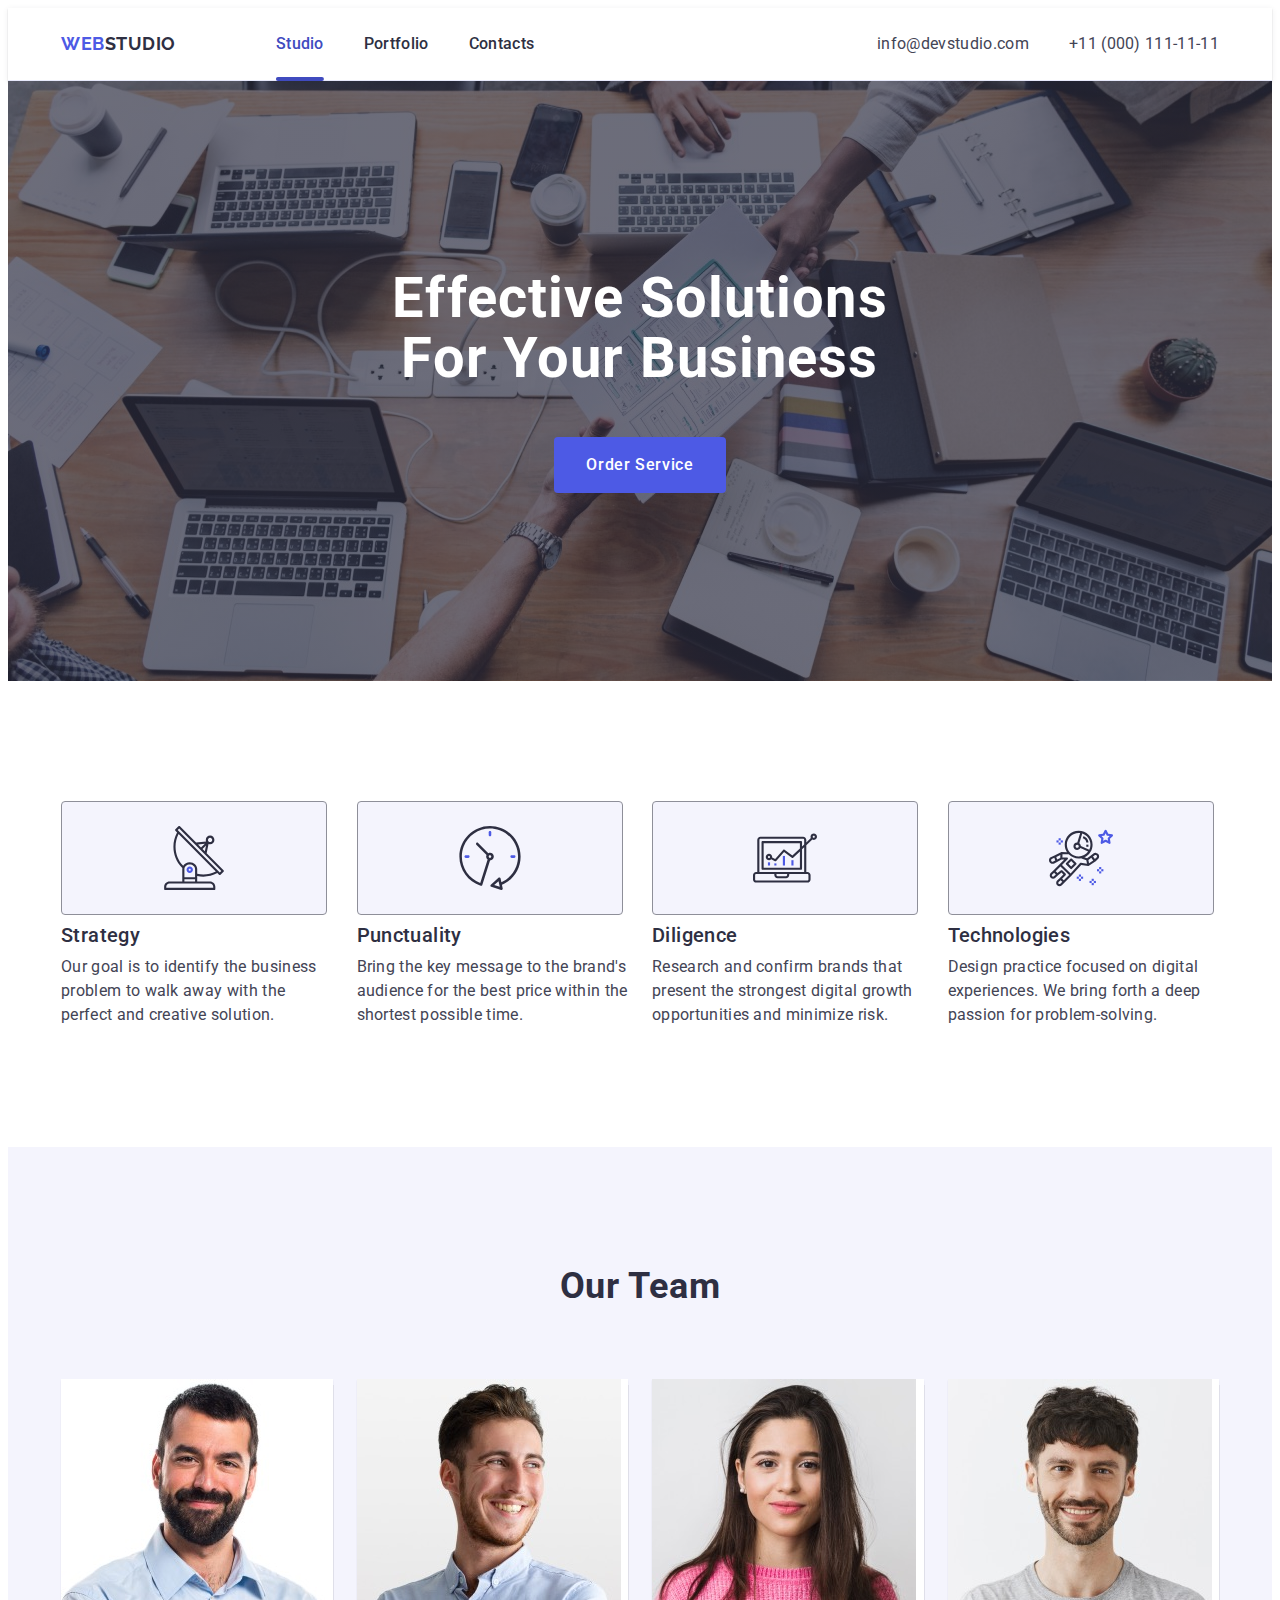
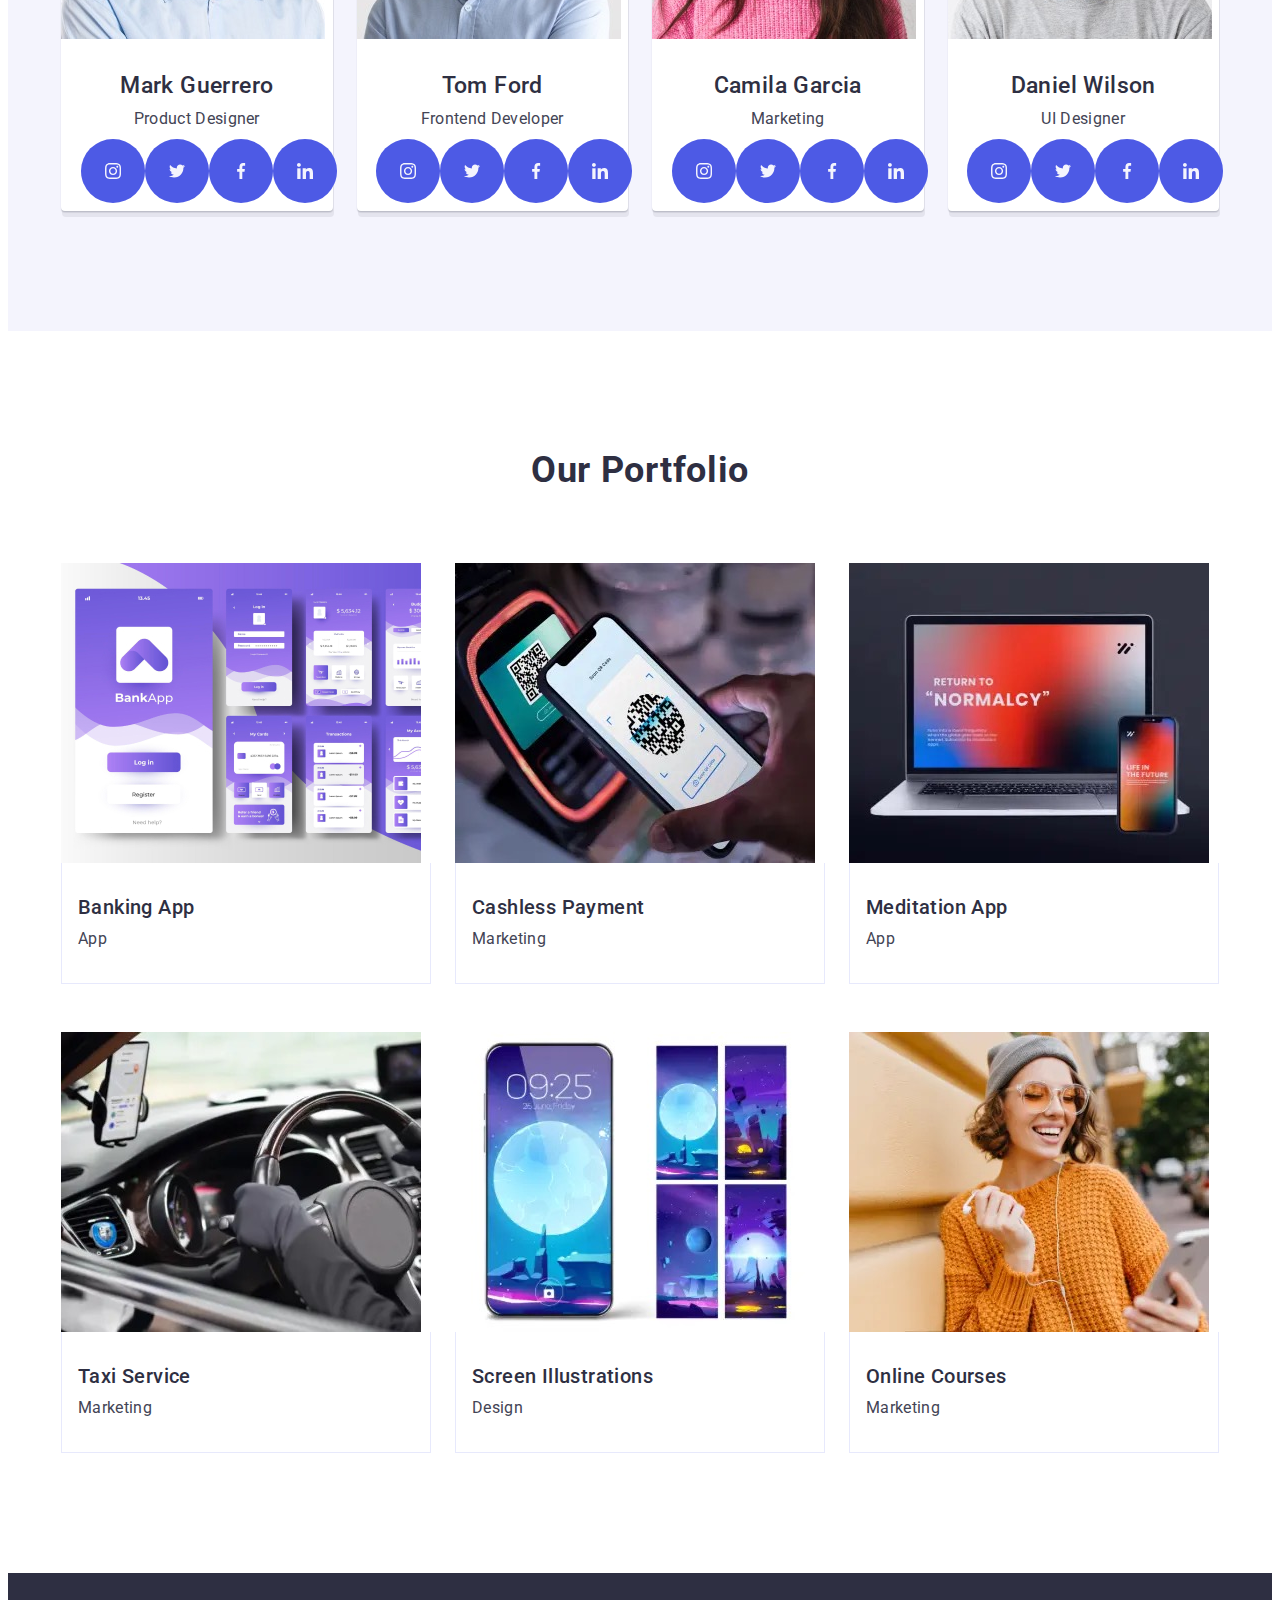
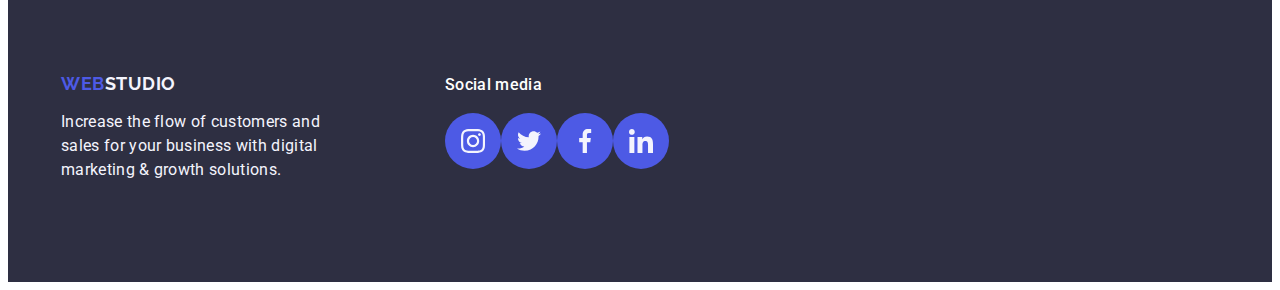
==== index.html @ fa4cf215 "Initial commit" ====
<!DOCTYPE html>
<html lang="en">
  <head>
    <meta charset="UTF-8" />
    <meta name="viewport" content="width=device-width, initial-scale=1.0" />
    <!-- Fonts -->
    <link rel="preconnect" href="https://fonts.googleapis.com" />
    <link rel="preconnect" href="https://fonts.gstatic.com" crossorigin />
    <link
      href="https://fonts.googleapis.com/css2?family=Raleway:wght@700&family=Roboto:wght@400;500;700&display=swap"
      rel="stylesheet"
    />
    <!-- Style -->

    <link
      rel="stylesheet"
      href="https://cdnjs.cloudflare.com/ajax/libs/modern-normalize/2.0.0/modern-normalize.min.css"
      integrity="sha512-4xo8blKMVCiXpTaLzQSLSw3KFOVPWhm/TRtuPVc4WG6kUgjH6J03IBuG7JZPkcWMxJ5huwaBpOpnwYElP/m6wg=="
      crossorigin="anonymous"
      referrerpolicy="no-referrer"
    />
    <title>WebStudio</title>
    <link rel="stylesheet" href="./css/styles.css" />
  </head>

  <body>
    <header class="header">
      <div class="container header-inner">
        <nav class="header-list">
          <a class="content-logo" href="./index.html"
            >Web<span class="content-studio">Studio</span></a
          >
          <ul class="header-meny">
            <li>
              <a class="header-meny-list first-header-link" href="./index.html"
                >Studio</a
              >
            </li>
            <li>
              <a class="header-meny-list" href="">Portfolio</a>
            </li>
            <li>
              <a class="header-meny-list" href="">Contacts</a>
            </li>
          </ul>
        </nav>

        <address class="adress">
          <ul class="adress-nav">
            <li>
              <a class="adress-info" href="mailto:info@devstudio.com"
                >info@devstudio.com
              </a>
            </li>
            <li>
              <a class="adress-info" href="tel:+110001111111"
                >+11 (000) 111-11-11
              </a>
            </li>
          </ul>
        </address>
      </div>
    </header>
    <main>
      <!-- Hero section -1-->
      <section class="hero-logo">
        <div class="container">
          <h1 class="hero-slogan">Effective solutions for your business</h1>
          <button class="button-primery" type="button">Order service</button>
        </div>
      </section>
      <!-- Deteilse section-2-->

      <section class="adventege-section">
        <div class="container">
          <h2 class="visually-hidden">Punctuality</h2>
          <ul class="adventege-list">
            <li class="adventege-item">
              <div class="adventege-icon">
                <svg class="icon-list" width="64" height="64">
                  <use href="./images/icons.svg#icon-antenna"></use>
                </svg>
              </div>
              <h3 class="category">Strategy</h3>
              <p class="text-category">
                Our goal is to identify the business problem to walk away with
                the perfect and creative solution.
              </p>
            </li>
            <li class="adventege-item">
              <div class="adventege-icon">
                <svg class="icon-list" width="64" height="64">
                  <use href="./images/icons.svg#icon-clock"></use>
                </svg>
              </div>
              <h3 class="category">Punctuality</h3>
              <p class="text-category">
                Bring the key message to the brand's audience for the best price
                within the shortest possible time.
              </p>
            </li>
            <li class="adventege-item">
              <div class="adventege-icon">
                <svg class="icon-list" width="64" height="64">
                  <use href="./images/icons.svg#icon-diagram"></use>
                </svg>
              </div>
              <h3 class="category">Diligence</h3>
              <p class="text-category">
                Research and confirm brands that present the strongest digital
                growth opportunities and minimize risk.
              </p>
            </li>
            <li class="adventege-item">
              <div class="adventege-icon">
                <svg class="icon-list" width="64" height="64">
                  <use href="./images/icons.svg#icon-astronaut"></use>
                </svg>
              </div>
              <h3 class="category">Technologies</h3>
              <p class="text-category">
                Design practice focused on digital experiences. We bring forth a
                deep passion for problem-solving.
              </p>
            </li>
          </ul>
        </div>
      </section>

      <!-- Our team section-3-->
      <section class="team-section">
        <div class="container">
          <h2 class="team-titel">Our team</h2>
          <ul class="team-inner">
            <li class="team-frame">
              <!-- mark -->

              <img src="./images/img.jpg" alt="Photo Mark" width="264" />
              <div class="team-name">
                <h3 class="team-name-list">Mark Guerrero</h3>

                <p class="team-position">Product Designer</p>
                <ul class="icon-social">
                  <li class="icon-social-item">
                    <a class="icon-social-list" href="#" target="_blank">
                      <svg class="team-svg" width="16" height="16">
                        <use href="./images/icons.svg#icon-instagram"></use>
                      </svg>
                    </a>
                  </li>
                  <li class="icon-social-item">
                    <a class="icon-social-list" href="#" target="_blank">
                      <svg class="team-svg" width="16" height="16">
                        <use href="./images/icons.svg#icon-twitter"></use>
                      </svg>
                    </a>
                  </li>
                  <li class="icon-social-item">
                    <a class="icon-social-list" href="#" target="_blank">
                      <svg class="team-svg" width="16" height="16">
                        <use href="./images/icons.svg#icon-facebook"></use>
                      </svg>
                    </a>
                  </li>
                  <li class="icon-social-item">
                    <a class="icon-social-list" href="#" target="_blank">
                      <svg class="team-svg" width="16" height="16">
                        <use href="./images/icons.svg#icon-linkedin"></use>
                      </svg>
                    </a>
                  </li>
                </ul>
              </div>
            </li>
            <!-- tom -->
            <li class="team-frame">
              <img
                class="team-icon"
                src="./images/img2.jpg"
                alt="Photo Tom"
                width="264"
              />
              <div class="team-name">
                <h3 class="team-name-list">Tom Ford</h3>

                <p class="team-position">Frontend Developer</p>
                <ul class="icon-social">
                  <li class="icon-social-item">
                    <a class="icon-social-list" href="#" target="_blank">
                      <svg class="team-svg" width="16" height="16">
                        <use href="./images/icons.svg#icon-instagram"></use>
                      </svg>
                    </a>
                  </li>
                  <li class="icon-social-item">
                    <a class="icon-social-list" href="#" target="_blank">
                      <svg class="team-svg" width="16" height="16">
                        <use href="./images/icons.svg#icon-twitter"></use>
                      </svg>
                    </a>
                  </li>
                  <li class="icon-social-item">
                    <a class="icon-social-list" href="#" target="_blank">
                      <svg class="team-svg" width="16" height="16">
                        <use href="./images/icons.svg#icon-facebook"></use>
                      </svg>
                    </a>
                  </li>
                  <li class="icon-social-item">
                    <a class="icon-social-list" href="#" target="_blank">
                      <svg class="team-svg" width="16" height="16">
                        <use href="./images/icons.svg#icon-linkedin"></use>
                      </svg>
                    </a>
                  </li>
                </ul>
              </div>
            </li>
            <!-- camila -->
            <li class="team-frame">
              <img src="./images/img3.jpg" alt="Photo Camila" width="264" />
              <div class="team-name">
                <h3 class="team-name-list">Camila Garcia</h3>

                <p class="team-position">Marketing</p>
                <ul class="icon-social">
                  <li class="icon-social-item">
                    <a class="icon-social-list" href="#" target="_blank">
                      <svg class="team-svg" width="16" height="16">
                        <use href="./images/icons.svg#icon-instagram"></use>
                      </svg>
                    </a>
                  </li>
                  <li class="icon-social-item">
                    <a class="icon-social-list" href="#" target="_blank">
                      <svg class="team-svg" width="16" height="16">
                        <use href="./images/icons.svg#icon-twitter"></use>
                      </svg>
                    </a>
                  </li>
                  <li class="icon-social-item">
                    <a class="icon-social-list" href="#" target="_blank">
                      <svg class="team-svg" width="16" height="16">
                        <use href="./images/icons.svg#icon-facebook"></use>
                      </svg>
                    </a>
                  </li>
                  <li class="icon-social-item">
                    <a class="icon-social-list" href="#" target="_blank">
                      <svg class="team-svg" width="16" height="16">
                        <use href="./images/icons.svg#icon-linkedin"></use>
                      </svg>
                    </a>
                  </li>
                </ul>
              </div>
            </li>
            <!-- daniel -->
            <li class="team-frame">
              <img src="./images/img4.jpg" alt="Photo Camila" width="264" />
              <div class="team-name">
                <h3 class="team-name-list">Daniel Wilson</h3>

                <p class="team-position">UI Designer</p>
                <ul class="icon-social">
                  <li class="icon-social-item">
                    <a class="icon-social-list" href="#" target="_blank">
                      <svg class="team-svg" width="16" height="16">
                        <use href="./images/icons.svg#icon-instagram"></use>
                      </svg>
                    </a>
                  </li>
                  <li class="icon-social-item">
                    <a class="icon-social-list" href="#" target="_blank">
                      <svg class="team-svg" width="16" height="16">
                        <use href="./images/icons.svg#icon-twitter"></use>
                      </svg>
                    </a>
                  </li>
                  <li class="icon-social-item">
                    <a class="icon-social-list" href="#" target="_blank">
                      <svg class="team-svg" width="16" height="16">
                        <use href="./images/icons.svg#icon-facebook"></use>
                      </svg>
                    </a>
                  </li>
                  <li class="icon-social-item">
                    <a class="icon-social-list" href="#" target="_blank">
                      <svg class="team-svg" width="16" height="16">
                        <use href="./images/icons.svg#icon-linkedin"></use>
                      </svg>
                    </a>
                  </li>
                </ul>
              </div>
            </li>
          </ul>
        </div>
      </section>
      <!-- portfolio  section-4-->
      <section class="portfolio-section">
        <div class="container">
          <h2 class="portfolio-titel">Our portfolio</h2>
          <ul class="portfolio-item">
            <li class="portfolio-frame">
              <div class="portfolio-product">
                <img
                  src="./images/portfolio/bankingapp.jpg"
                  alt="Banking App"
                  width="360"
                />

                <p class="overlay-text">
                  14 Stylish and User-Friendly App Design Concepts · Task
                  Manager App · Calorie Tracker App · Exotic Fruit Ecommerce App
                  · Cloud Storage App
                </p>
              </div>
              <div class="portfolio-list">
                <h3 class="portfolio-offers">Banking App</h3>
                <p class="portfolio-text">App</p>
              </div>
            </li>
            <li class="portfolio-frame">
              <div class="portfolio-product">
                <img
                  src="./images/portfolio/cashles.jpg"
                  alt="cashles"
                  width="360"
                />

                <p class="overlay-text">
                  14 Stylish and User-Friendly App Design Concepts · Task
                  Manager App · Calorie Tracker App · Exotic Fruit Ecommerce App
                  · Cloud Storage App
                </p>
              </div>
              <div class="portfolio-list">
                <h3 class="portfolio-offers">Cashless Payment</h3>
                <p class="portfolio-text">Marketing</p>
              </div>
            </li>
            <li class="portfolio-frame">
              <div class="portfolio-product">
                <img
                  src="./images/portfolio/maditation.jpg"
                  alt="meditation"
                  width="360"
                />

                <p class="overlay-text">
                  14 Stylish and User-Friendly App Design Concepts · Task
                  Manager App · Calorie Tracker App · Exotic Fruit Ecommerce App
                  · Cloud Storage App
                </p>
              </div>
              <div class="portfolio-list">
                <h3 class="portfolio-offers">Meditation App</h3>
                <p class="portfolio-text">App</p>
              </div>
            </li>
            <li class="portfolio-frame">
              <div class="portfolio-product">
                <img
                  src="./images/portfolio/taxiservice.jpg"
                  alt="taxi service"
                  width="360"
                />

                <p class="overlay-text">
                  14 Stylish and User-Friendly App Design Concepts · Task
                  Manager App · Calorie Tracker App · Exotic Fruit Ecommerce App
                  · Cloud Storage App
                </p>
              </div>
              <div class="portfolio-list">
                <h3 class="portfolio-offers">Taxi Service</h3>
                <p class="portfolio-text">Marketing</p>
              </div>
            </li>
            <li class="portfolio-frame">
              <div class="portfolio-product">
                <img
                  src="./images/portfolio/screen.jpg"
                  alt="screen"
                  width="360"
                />

                <p class="overlay-text">
                  14 Stylish and User-Friendly App Design Concepts · Task
                  Manager App · Calorie Tracker App · Exotic Fruit Ecommerce App
                  · Cloud Storage App
                </p>
              </div>
              <div class="portfolio-list">
                <h3 class="portfolio-offers">Screen Illustrations</h3>
                <p class="portfolio-text">Design</p>
              </div>
            </li>
            <li class="portfolio-frame">
              <div class="portfolio-product">
                <img
                  src="./images/portfolio/onlinecourses.jpg"
                  alt="online courses"
                  width="360"
                />

                <p class="overlay-text">
                  14 Stylish and User-Friendly App Design Concepts · Task
                  Manager App · Calorie Tracker App · Exotic Fruit Ecommerce App
                  · Cloud Storage App
                </p>
              </div>
              <div class="portfolio-list">
                <h3 class="portfolio-offers">Online Courses</h3>
                <p class="portfolio-text">Marketing</p>
              </div>
            </li>
          </ul>
        </div>
      </section>
    </main>
    <footer class="foot-section">
      <div class="container foot-p">
        <div class="foot-inner">
          <a class="foot-logo" href="./index.html"
            >Web<span class="foot-studio">Studio</span></a
          >
          <p class="foot-text">
            Increase the flow of customers and sales for your business with
            digital marketing & growth solutions.
          </p>
        </div>
        <div class="footer-social">
          <p class="footer-social-p">Social media</p>
          <ul class="footer-social-nav">
            <li class="footer-social-list">
              <a class="footer-social-item" href="#" target="_blank">
                <svg class="footer-svg" width="24" height="24">
                  <use href="./images/icons.svg#icon-instagram"></use>
                </svg>
              </a>
            </li>
            <li class="footer-social-list">
              <a class="footer-social-item" href="#" target="_blank">
                <svg class="footer-svg" width="24" height="24">
                  <use href="./images/icons.svg#icon-twitter"></use>
                </svg>
              </a>
            </li>
            <li class="footer-social-list">
              <a class="footer-social-item" href="#" target="_blank">
                <svg class="footer-svg" width="24" height="24">
                  <use href="./images/icons.svg#icon-facebook"></use>
                </svg>
              </a>
            </li>
            <li class="footer-social-list">
              <a class="footer-social-item" href="#" target="_blank">
                <svg class="footer-svg" width="24" height="24">
                  <use href="./images/icons.svg#icon-linkedin"></use>
                </svg>
              </a>
            </li>
          </ul>
        </div>
      </div>
    </footer>
  </body>
</html>
---- css/styles.css ----
:root {
  --color-wite: #ffffff;
  --color-text: #2e2f42;
  --color-list: #434455;
  --color-border: #e7e9fc;
  --color-logo-but: #4d5ae5;
  --color-hov-foc: #404bbf;
  --color-hov-foc-f: #31d0aa;
  --color-section: #f4f4fd;
  --color-border-icon: #8e8f99;
}

/* Base */
body {
  font-family: 'Roboto', sans-serif;
  background-color: var(--color-wite);
  color: var(--color-list);
}
a {
  text-decoration: none;
}
ul {
  list-style: none;
  font-family: inherit;
  margin: 0;
  padding: 0;
}

h1,
h2,
h3,
h4,
h5,
h6,
p {
  margin: 0;
}

img {
  display: block;
  max-width: 100%;
  height: auto;
}

button {
  font-family: inherit;
  text-transform: capitalize;
}

/* END Base */
.visually-hidden {
  position: absolute;
  width: 1px;
  height: 1px;
  margin: -1px;
  border: 0;
  padding: 0;
  white-space: nowrap;
  clip-path: inset(100%);
  clip: rect(0 0 0 0);
  overflow: hidden;
}
.container {
  width: 1158px;
  margin: 0 auto;
  padding: 0 15px;
}
section {
  padding: 120px 0;
}
.header {
  border-bottom: 1px solid var(--color-border);
  box-shadow: 0px 2px 1px rgba(46, 47, 66, 0.08),
    0px 1px 1px rgba(46, 47, 66, 0.16), 0px 1px 6px rgba(46, 47, 66, 0.08);
}
.header-inner {
  display: flex;
  justify-content: space-between;
  align-items: center;
  padding: 0 15px;
  margin: 0 auto;
}
.header-list {
  display: flex;
  gap: 24px;
  align-items: center;
}

.content-logo {
  color: var(--color-logo-but);
  text-transform: uppercase;
  font-size: 18px;
  line-height: 1.17;
  font-weight: 700;
  letter-spacing: 0.03em;
  font-family: 'Raleway', sans-serif;
  margin-right: 76px;
}
.header-meny {
  display: flex;
  gap: 40px;
  align-items: center;
  flex-grow: 1;
  /* position: absolute; */
}
.header-meny-list {
  display: flex;
  color: var(--color-text);
  font-size: 16px;
  font-weight: 500;
  line-height: 1.5;
  letter-spacing: 0.02em;
  text-decoration: none;
  padding: 24px 0;
  transition: color 250ms cubic-bezier(0.4, 0, 0.2, 1);
}

.header-meny-list:hover {
  color: var(--color-hov-foc);
}
.header-meny-list:focus {
  color: var(--color-hov-foc);
}
.first-header-link {
  color: var(--color-hov-foc);
  position: relative;
}
.first-header-link::after {
  display: block;
  position: absolute;
  content: '';
  width: 48px;
  height: 4px;
  background-color: var(--color-hov-foc);
  transform: rotate(180deg);
  left: 0;
  bottom: -1px;
  width: 100%;
  border-radius: 2px;
}
.content-studio {
  color: var(--color-text);
  font-family: 'Raleway', sans-serif;
}

.adress {
  font-size: 16px;
  font-style: normal;
  font-weight: 400;
  line-height: 1.5;
  letter-spacing: 0.02em;
}
.adress-nav {
  display: flex;
  gap: 40px;
  justify-items: flex-end;
}
.adress-info {
  color: var(--color-list);
  text-decoration: none;
  transition: color 250ms cubic-bezier(0.4, 0, 0.2, 1);
}

.adress-info:hover {
  color: var(--color-hov-foc);
}
.adress-info:focus {
  color: var(--color-hov-foc);
}
/* End block base */

/* Hero section-1 */

.hero-logo {
  max-width: 1440px;
  display: flex;
  flex-direction: column;
  align-items: center;
  margin: 0 auto;
  background-color: var(--color-text);
  color: var(--color-wite);
  text-align: center;
  text-transform: capitalize;
  padding: 188px 0;
  margin: 0 auto;
  background-image: linear-gradient(
      rgba(46, 47, 66, 0.7),
      rgba(46, 47, 66, 0.7)
    ),
    url('../images/people-office-bg.jpg');
  background-repeat: no-repeat;
  background-position: center;
  background-size: cover;
}
.hero-slogan {
  font-size: 56px;
  font-weight: 700;
  line-height: 1.07;
  letter-spacing: 0.02em;
  max-width: 496px;
  text-align: center;
  margin: 0 auto;
}

/* button */
.button-primery {
  display: block;
  margin: auto;
  color: var(--color-wite);
  background-color: var(--color-logo-but);
  cursor: pointer;
  font-size: 16px;
  font-weight: 500;
  line-height: 1.5;
  letter-spacing: 0.04em;
  text-transform: capitalize;
  padding: 16px 32px;
  border-radius: 4px;
  margin-top: 48px;
  min-width: 169px;
  height: 56px;
  border: none;
  transition: background-color 250ms cubic-bezier(0.4, 0, 0.2, 1);
}
.button-primery:hover {
  background-color: var(--color-hov-foc);
}
.button-primery:focus {
  background-color: var(--color-hov-foc);
}
/* end button */

/* deteils section-2 */
.adventege-section {
  background-color: var(--color-wite);
  padding: 120px 0;
}
.adventege-list {
  display: flex;
  gap: 24px;
}
.adventege-item {
  flex-basis: calc((100% - 3 * 24px) / 4);
}
.adventege-icon {
  display: flex;
  align-items: center;
  justify-content: center;
  width: 264px;
  height: 112px;
  border: 1px solid var(--color-border-icon);
  border-radius: 4px;
  background-color: var(--color-section);
  margin-bottom: 8px;
}
.icon-list {
  width: 64px;
  height: 64px;
}
.category {
  color: var(--color-text);
  font-size: 20px;
  font-weight: 500;
  line-height: 1.2;
  letter-spacing: 0.02em;
  margin-bottom: 8px;
}
.text-category {
  font-size: 16px;
  font-weight: 400;
  color: var(--color-list);
  line-height: 1.5;
  letter-spacing: 0.02em;
}
/* our team section-3*/

.team-section {
  background-color: var(--color-section);
  color: var(--color-text);
  padding: 120px 0;
}

.team-titel {
  text-align: center;
  color: var(--color-text);
  font-size: 36px;
  font-weight: 700;
  line-height: 1.11;
  letter-spacing: 0.02em;
  text-transform: capitalize;
  margin-bottom: 72px;
}
.team-inner {
  display: flex;
  gap: 24px;
  margin: 0;
}

.team-frame {
  background-color: var(--color-wite);
  flex-basis: calc((100% - 72px) / 4);
  border-radius: 0 0 4px 4px;
  box-shadow: 1px 6px rgba(46, 47, 66, 0.08), 0px 1px 1px rgba(46, 47, 66, 0.16),
    0px 2px 1px rgba(46, 47, 66, 0.08);
}

.team-name {
  font-size: 20px;
  font-weight: 500;
  letter-spacing: 0.4px;
  line-height: 1.2;
  letter-spacing: 0.02em;
  padding: 32px 0;
}
.team-name-list {
  text-align: center;
  margin-bottom: 8px;
  font-weight: 500;
}
.team-position {
  text-align: center;
  font-size: 16px;
  font-weight: 400;
  letter-spacing: 0.32px;
  line-height: 1.5;
  color: var(--color-list);
  letter-spacing: 0.02em;
  margin-bottom: 8px;
}

.icon-social {
  display: flex;
  gap: 24px;
  align-items: center;
  justify-content: center;
}
.icon-social-item {
  width: 40px;
  height: 40px;
}

.icon-social-list {
  display: flex;
  gap: 36px;
  fill: var(--color-section);
  width: 100%;
  height: 100%;
  padding: 12px;
  background-color: var(--color-logo-but);
  align-items: center;
  justify-content: center;
  border-radius: 50%;
  transition: background-color 250ms cubic-bezier(0.4, 0, 0.2, 1);
}
.icon-social-list:hover {
  background-color: var(--color-hov-foc);
}
.icon-social-list:focus {
  background-color: var(--color-hov-foc);
}
/* portfolio section-4 */
.portfolio-section {
  padding: 120px 0 120px 0;
}
.portfolio-titel {
  text-align: center;
  color: var(--color-text);
  font-size: 36px;
  font-weight: 700;
  line-height: 1.11;
  letter-spacing: 0.02em;
  text-transform: capitalize;
  margin-bottom: 72px;
  text-align: center;
  margin-right: auto;
  margin-left: auto;
}
.portfolio-item {
  display: flex;
  flex-wrap: wrap;
  column-gap: 24px;
  row-gap: 48px;
  margin: 0 auto;
  padding: 0 auto;
}
.portfolio-frame {
  width: calc((100% - 48px) / 3);
  transition: box-shadow 250ms cubic-bezier(0.4, 0, 0.2, 1);
}
.portfolio-frame:hover {
  box-shadow: 0px 1px 6px rgba(46, 47, 66, 0.08),
    0px 1px 1px rgba(46, 47, 66, 0.16), 0px 2px 1px rgba(46, 47, 66, 0.08);
}
.portfolio-list {
  padding: 32px 16px;
  border: 1px solid var(--color-border);
  border-top: none;
}
.portfolio-offers {
  color: var(--color-text);
  font-size: 20px;
  font-weight: 500;
  line-height: 1.2;
  letter-spacing: 0.02em;
  margin-bottom: 8px;
}
.portfolio-text {
  color: var(--color-list);
  font-size: 16px;
  font-weight: 400;
  line-height: 1.5;
  letter-spacing: 0.02em;
}
.portfolio-product {
  position: relative;
  overflow: hidden;
}

.portfolio-frame:hover .overlay-text {
  transform: translateY(0%);
  box-shadow: 0px 1px 6px rgba(46, 47, 66, 0.08),
    0px 1px 1px rgba(46, 47, 66, 0.16), 0px 2px 1px rgba(46, 47, 66, 0.08);
}
.overlay-text {
  padding: 40px 32px;
  font-family: Roboto;
  font-size: 16px;
  font-weight: 400;
  line-height: 1.5;
  letter-spacing: 0.02em;

  position: absolute;
  background-color: var(--color-logo-but);
  color: var(--color-section);
  inset: 0;
  transform: translateY(100%);
  transition: transform 250ms cubic-bezier(0.4, 0, 0.2, 1);
}
/* footer */

.foot-section {
  display: block;
  gap: 120px;
  background-color: var(--color-text);
  color: var(--color-section);
  font-family: 'Raleway', sans-serif;
  margin: 0 auto;
  padding-top: 100px;
}
.foot-inner {
  margin-right: 120px;
}
.foot-logo {
  display: inline-block;
  margin-bottom: 16px;
  font-family: 'Raleway', sans-serif;
  color: var(--color-logo-but);
  font-size: 18px;
  text-decoration: none;
  font-weight: 700;
  line-height: 1.17;
  letter-spacing: 0.03em;
  text-transform: uppercase;
}
.foot-studio {
  color: var(--color-section);
}
.foot-text {
  max-width: 264px;
  color: var(--color-section);
  font-size: 16px;
  font-weight: 400;
  line-height: 1.5;
  letter-spacing: 0.02em;
  font-family: 'Roboto', sans-serif;
  padding-bottom: 100px;
}
.footer-social-p {
  font-size: 16px;
  font-weight: 500;
  line-height: 1.5;
  letter-spacing: 0.02em;
  font-family: 'Roboto', sans-serif;
  margin-bottom: 16px;
  margin-top: 0;
  color: var(--color-wite);
}

.footer-social-nav {
  display: flex;
  gap: 16px;
}
.footer-social-list {
  width: 40px;
  height: 40px;
}

.footer-social-item {
  display: flex;
  gap: 24px;
  fill: var(--color-section);
  width: 100%;
  height: 100%;
  padding: 8px;
  margin-bottom: 132px;
  background-color: var(--color-logo-but);
  border-radius: 50%;
  align-items: center;
  justify-content: center;
  transition: background-color 250ms cubic-bezier(0.4, 0, 0.2, 1);
}
.footer-social-item:hover {
  background-color: var(--color-hov-foc-f);
}
.footer-social-item:focus {
  background-color: var(--color-hov-foc-f);
}
.foot-p {
  display: flex;
  align-items: baseline;
}
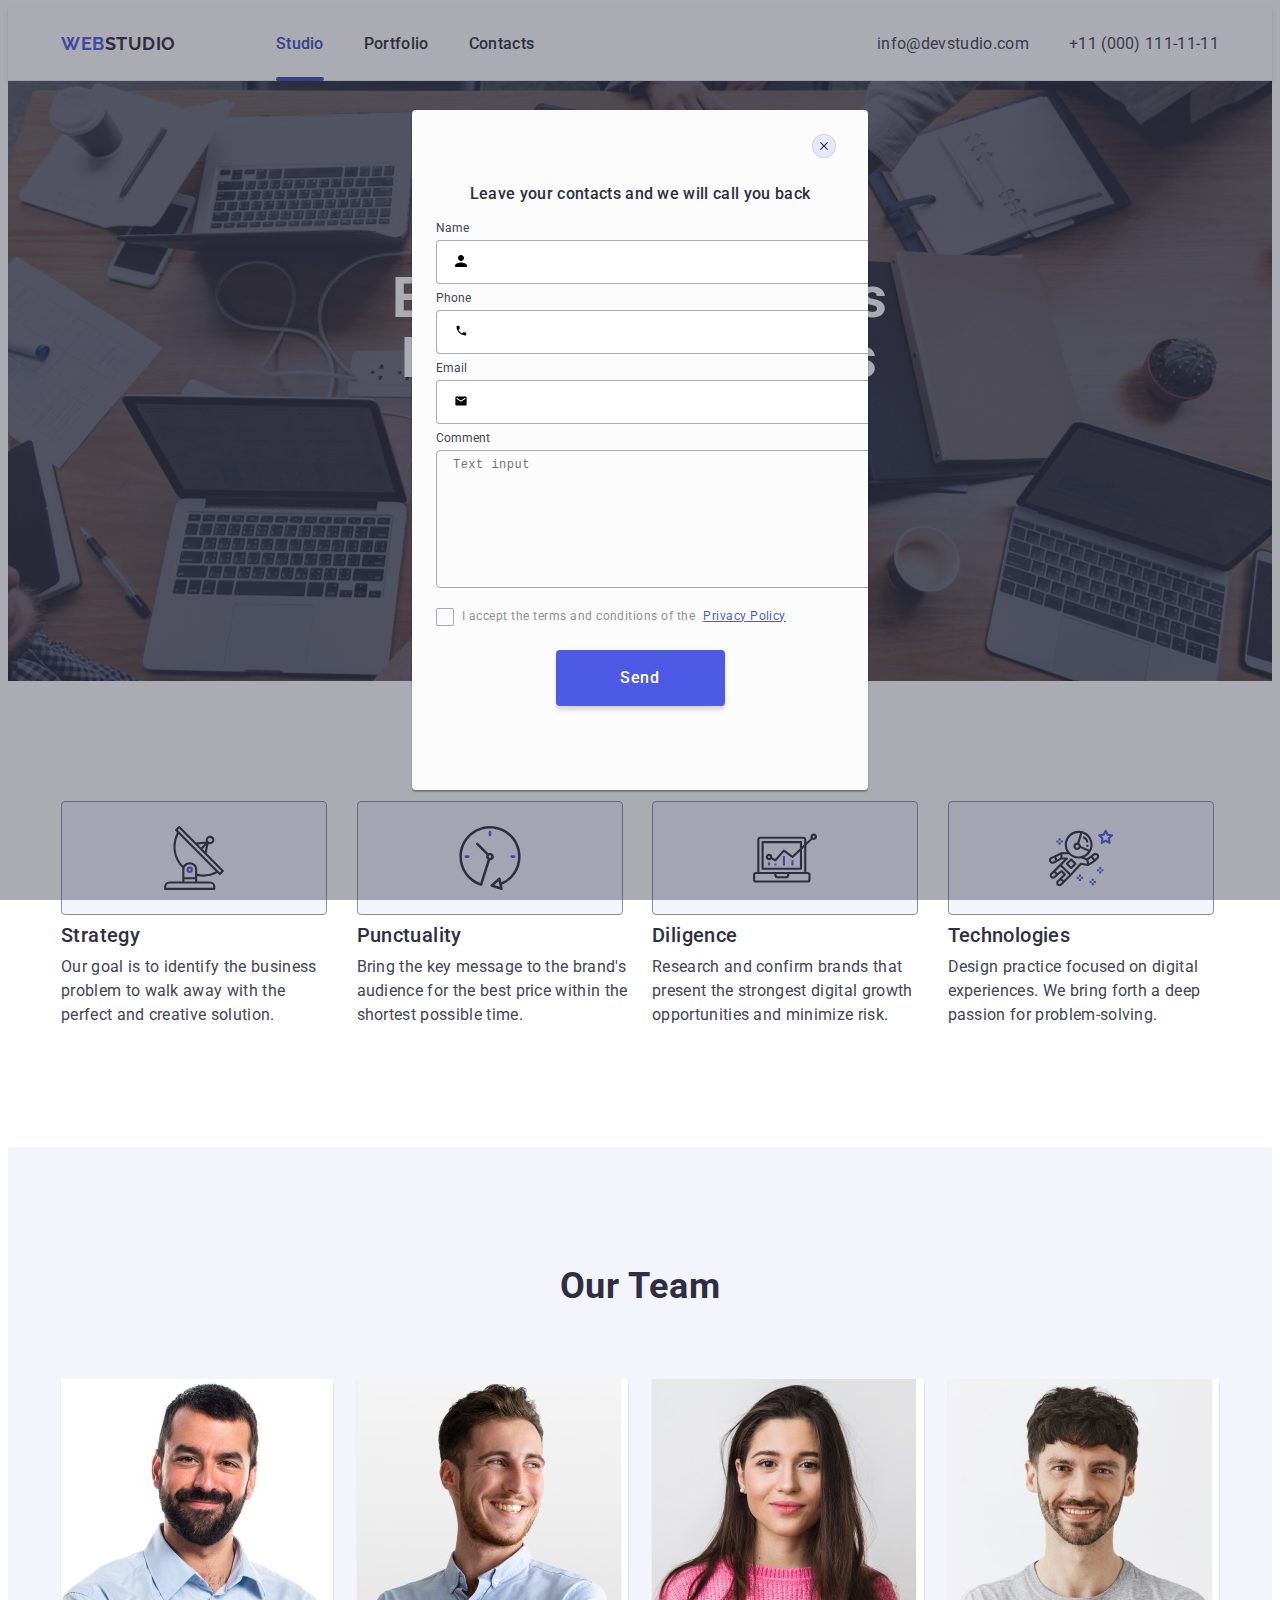
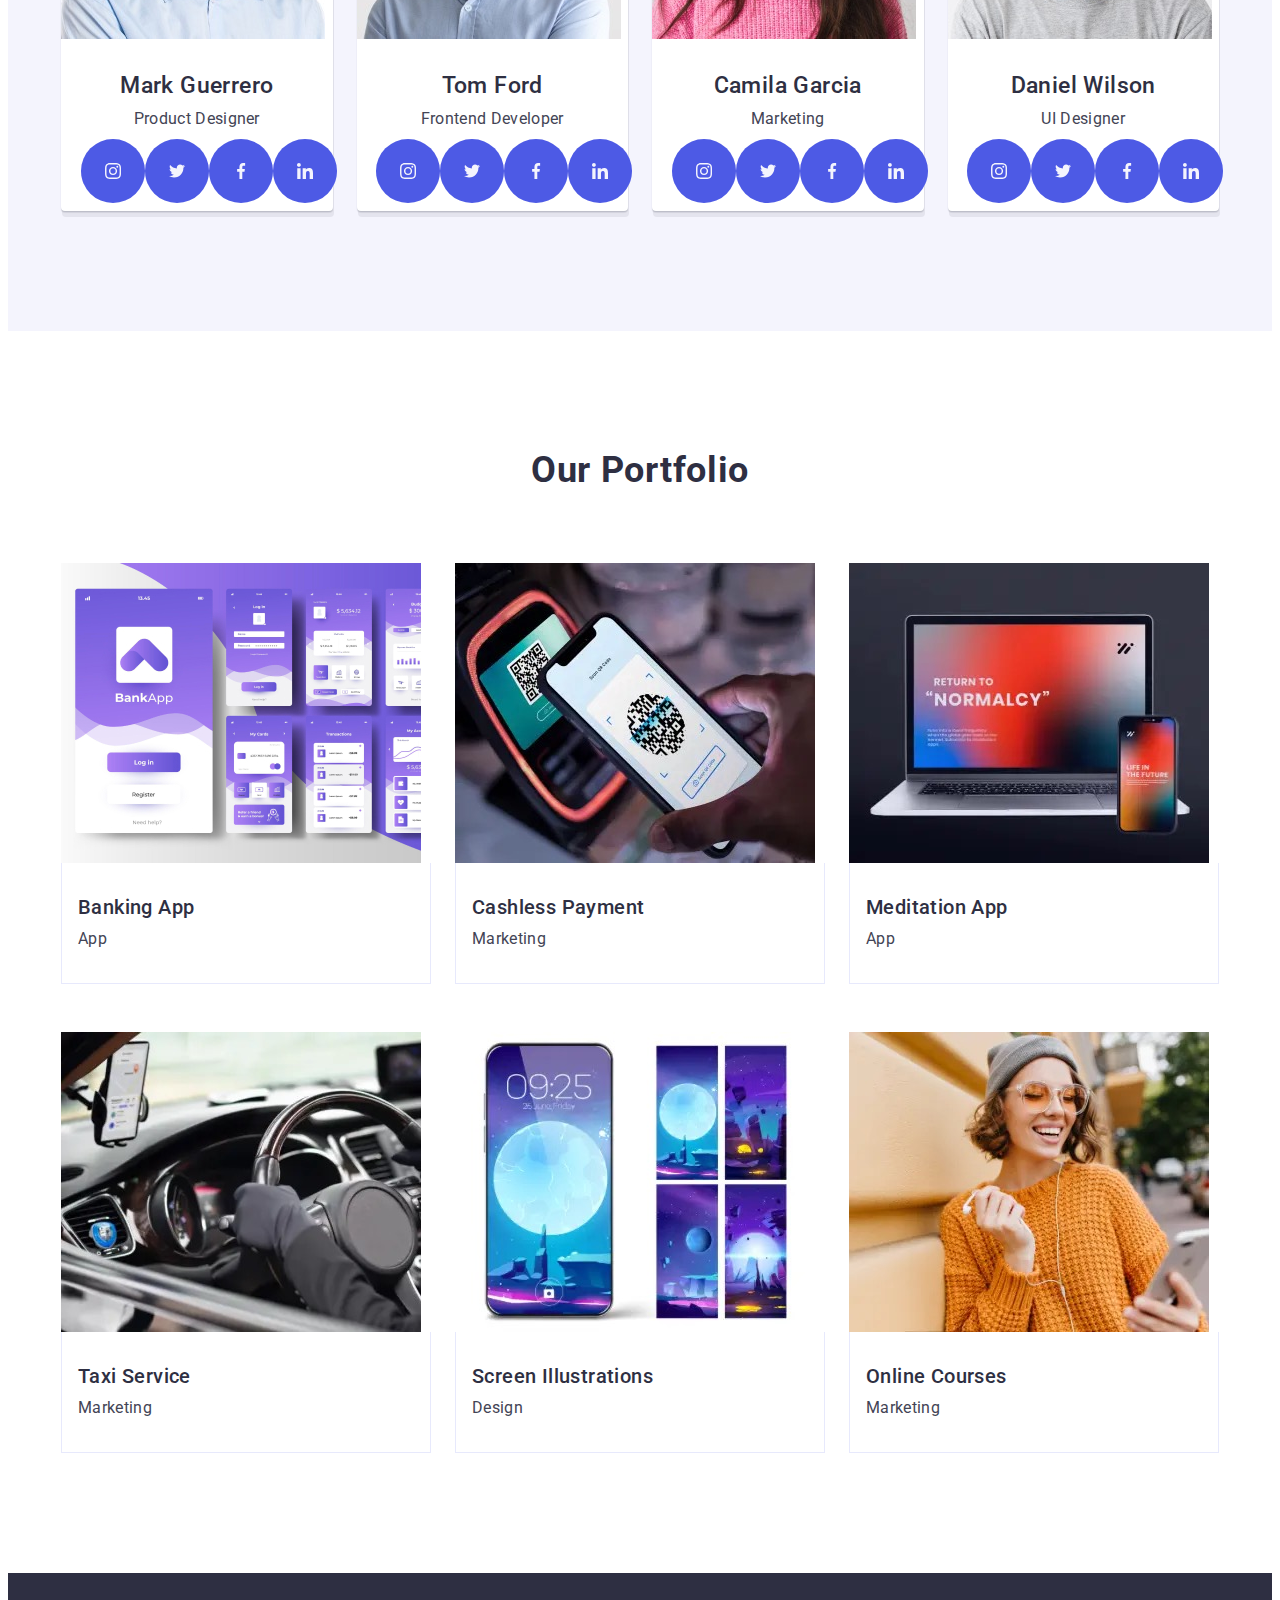
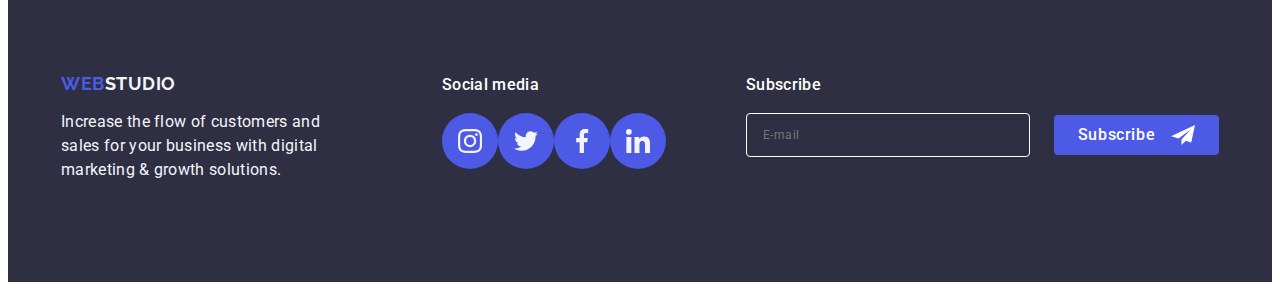
==== commit 2295e79c: "add modal" ====
--- a/index.html
+++ b/index.html
@@ -464,7 +464,117 @@
             </li>
           </ul>
         </div>
+        <div class="modal-footer">
+          <p class="footer-social-p">Subscribe</p>
+          <form class="form-footer">
+            <div class="modal-div-foot">
+              <label class="footer-label" for="modal-footer">
+                <input
+                  class="footer-input"
+                  type="email"
+                  id="modal-footer"
+                  name="modal-footer"
+                  placeholder="E-mail"
+                />
+              </label>
+              <div class="footer-m-btn">
+                <button class="modal-button button-text" type="submit">
+                  Subscribe
+                  <svg class="modal-teleg" width="24" height="24">
+                    <use href="./images/icons.svg#icon-telegram"></use>
+                  </svg>
+                </button>
+              </div>
+            </div>
+          </form>
+        </div>
       </div>
     </footer>
+    <!-- modal window -->
+    <div class="backdrop is-open">
+      <div class="modal">
+        <button class="modal-btn" type="button">
+          <svg class="modal-close" width="8" height="8">
+            <use href="./images/icons.svg#icon-modal-close"></use>
+          </svg>
+        </button>
+
+        <p class="modal-text">Leave your contacts and we will call you back</p>
+
+        <form class="modal-form" name="contact-form">
+          <div class="modal-field">
+            <label class="modal-label" for="user-name">Name</label>
+            <span class="modal-input-wrap">
+              <input
+                class="modal-input modal-input-svg"
+                id="user-name"
+                type="text"
+                name="user-name"
+              />
+              <svg class="modal-input-icon" width="18" height="18">
+                <use href="./images/icons.svg#icon-modal-name"></use>
+              </svg>
+            </span>
+          </div>
+          <div class="modal-field">
+            <label class="modal-label" for="user-tel">Phone</label>
+            <span class="modal-input-wrap">
+              <input
+                class="modal-input modal-input-svg"
+                id="user-tel"
+                type="tel"
+                name="user-tel"
+              />
+              <svg class="modal-input-icon" width="18" height="18">
+                <use href="./images/icons.svg#icon-modal-tel"></use>
+              </svg>
+            </span>
+          </div>
+
+          <div class="modal-field">
+            <label class="modal-label" for="user-email">Email</label>
+            <span class="modal-input-wrap">
+              <input
+                class="modal-input modal-input-svg"
+                id="user-email"
+                type="email"
+                name="user-email"
+              />
+              <svg class="modal-input-icon" width="18" height="18">
+                <use href="./images/icons.svg#icon-modal-email"></use>
+              </svg>
+            </span>
+          </div>
+          <div>
+            <label class="modal-label" for="user-comment">Comment</label>
+            <textarea
+              class="modal-textarea"
+              id="user-comment"
+              name="user-comment"
+              placeholder="Text input"
+            ></textarea>
+          </div>
+          <div class="modal-checkbox">
+            <input
+              class="modal-checkbox-input"
+              id="privacy-policy"
+              type="checkbox"
+              name="privacy-policy"
+            />
+            <label class="modal-checkbox-label" for="privacy-policy">
+              <span class="modal-checkbox-check">
+                <svg class="modal-checkbox-icon" width="10" height="8">
+                  <use href="./images/icons.svg#icon-Vector"></use>
+                </svg>
+              </span>
+
+              I accept the terms and conditions of the
+              <a class="privacy-policy" href="#">Privacy Policy</a>
+            </label>
+          </div>
+          <button class="modal-btsub" type="submit">Send</button>
+        </form>
+      </div>
+    </div>
   </body>
 </html>
--- a/css/styles.css
+++ b/css/styles.css
@@ -8,6 +8,8 @@
   --color-hov-foc-f: #31d0aa;
   --color-section: #f4f4fd;
   --color-border-icon: #8e8f99;
+  --color-bgn-modal: #fcfcfc;
+  --color-modal: rgba(46, 47, 66, 0.4);
 }
 
 /* Base */
@@ -46,7 +48,11 @@
   font-family: inherit;
   text-transform: capitalize;
 }
-
+fieldset {
+  margin: 0;
+  padding: 0;
+  border: none;
+}
 /* END Base */
 .visually-hidden {
   position: absolute;
@@ -485,7 +491,9 @@
   margin-top: 0;
   color: var(--color-wite);
 }
-
+.footer-social {
+  margin-right: 96px;
+}
 .footer-social-nav {
   display: flex;
   gap: 16px;
@@ -519,3 +527,291 @@
   display: flex;
   align-items: baseline;
 }
+/* modal widow */
+.backdrop {
+  background-color: var(--color-modal);
+  position: fixed;
+  inset: 0;
+  display: flex;
+  align-items: center;
+  justify-content: center;
+  opacity: 0;
+  visibility: hidden;
+  pointer-events: none;
+}
+.is-open {
+  opacity: 1;
+  visibility: visible;
+  pointer-events: auto;
+}
+.modal {
+  position: relative;
+  width: 408px;
+  min-height: 584px;
+  background-color: var(--color-bgn-modal);
+  border-radius: 4px;
+  overflow-y: auto;
+  padding-top: 72px;
+  padding-left: 24px;
+  padding-right: 24px;
+  padding-bottom: 24px;
+  top: 0;
+  left: 0;
+  transition: transform 250ms ease-in-out;
+  box-shadow: 0px 1px 1px rgba(0, 0, 0, 0.14), 0px 1px 3px rgba(0, 0, 0, 0.12),
+    0px 2px 1px rgba(0, 0, 0, 0.2);
+}
+
+.modal-btn {
+  position: absolute;
+  fill: var(--color-text);
+  display: flex;
+  width: 24px;
+  height: 24px;
+  top: 0;
+  right: 0;
+  margin-top: 24px;
+  margin-right: 32px;
+  margin-bottom: 24px;
+  background-color: #e7e9fc;
+  border-radius: 50%;
+  border-color: var(--color-bgn-modal);
+  border: 1px solid rgba(0, 0, 0, 0.1);
+  align-items: center;
+  justify-content: center;
+  transition: background-color 250ms cubic-bezier(0.4, 0, 0.2, 1);
+}
+.modal-btn:hover,
+.modal-btn:focus {
+  background-color: var(--color-hov-foc);
+}
+.modal-close {
+  /* fill: var(--color-section); */
+  width: 8px;
+  height: 8px;
+}
+
+.modal-close:hover,
+.modal-close:focus {
+  fill: var(--color-wite);
+}
+
+.modal-text {
+  color: var(--color-text);
+  text-align: center;
+  font-size: 16px;
+  font-weight: 500;
+  line-height: 1.5;
+  letter-spacing: 0.02em;
+  margin-bottom: 16px;
+}
+.modal-field {
+  margin-bottom: 8px;
+}
+
+.modal-input-wrap {
+  position: relative;
+}
+
+.modal-input {
+  border: 1px solid rgba(46, 47, 66, 0.4);
+  width: 100%;
+  height: 40px;
+  border-radius: 4px;
+  padding-left: 38px;
+  outline: transparent;
+  transition: border-color 250ms cubic-bezier(0.4, 0, 0.2, 1);
+}
+.modal-input:hover,
+.modal-input:focus {
+  border-color: var(--color-logo-but);
+}
+.modal-label {
+  display: block;
+  font-weight: 400;
+  margin-bottom: 4px;
+  line-height: 1.16;
+  font-size: 12px;
+}
+.modal-wrap-icon {
+  position: relative;
+  /* fill: var(--color-text); */
+}
+.modal-input-svg {
+  padding-left: 38px;
+}
+.modal-input-icon {
+  position: absolute;
+  left: 16px;
+  top: 50%;
+  transform: translateY(-50%);
+  transition: fill 250ms;
+}
+.modal-input:focus + .modal-input-icon {
+  fill: var(--color-logo-but);
+}
+.modal-input:focus,
+.modal-texterea:focus {
+  outline: none;
+  border-color: var(--color-logo-but);
+}
+.modal-textarea {
+  outline: transparent;
+  background-color: transparent;
+  min-height: 120px;
+  width: 100%;
+  resize: none;
+  border-radius: 4px;
+  padding: 8px 16px;
+  border: 1px solid var(--color-modal);
+  margin-bottom: 16px;
+  transition: border-color 250ms cubic-bezier(0.4, 0, 0.2, 1);
+}
+.modal-textarea:focus {
+  border-color: var(--color-logo-but);
+}
+.modal-textarea::placeholder {
+  font-size: 12px;
+  line-height: 1.16;
+  letter-spacing: 0.04em;
+}
+
+.modal-checkbox {
+  display: flex;
+  align-items: center;
+  gap: 8px;
+  margin-bottom: 24px;
+}
+.modal-checkbox-input {
+  display: none;
+}
+.modal-checkbox-check {
+  width: 16px;
+  height: 16px;
+  border: 1px solid var(--color-modal);
+  border-radius: 2px;
+  background-color: var(--color-bgn-modal);
+  transition: background-color 250 cubic-bezier(0.4, 0, 0.2, 1),
+    border 250 cubic-bezier(0.4, 0, 0.2, 1),
+    fill 250 cubic-bezier(0.4, 0, 0.2, 1);
+}
+
+.modal-checkbox-icon {
+  opacity: 0;
+}
+.modal-checkbox-input:checked + .modal-checkbox-label .modal-checkbox-check {
+  border: none;
+  background-color: var(--color-hov-foc);
+  fill: var(--color-hov-foc);
+  padding: 4px 3px;
+  display: flex;
+  align-items: center;
+  justify-content: center;
+}
+.modal-checkbox-input:checked
+  + .modal-checkbox-label
+  .modal-checkbox-check
+  .modal-checkbox-icon {
+  opacity: 1;
+}
+.modal-checkbox-label {
+  display: flex;
+  align-items: center;
+  justify-content: center;
+  gap: 8px;
+
+  font-size: 12px;
+  font-weight: 400;
+  line-height: 1.16;
+  letter-spacing: 0.04em;
+  color: var(--color-border-icon);
+}
+
+.privacy-policy {
+  color: var(--color-logo-but);
+  text-decoration: underline;
+}
+.modal-btsub {
+  font-family: 'Roboto';
+  display: block;
+  margin: auto;
+  color: var(--color-wite);
+  background-color: var(--color-logo-but);
+  cursor: pointer;
+  font-size: 16px;
+  font-weight: 500;
+  line-height: 1.5;
+  letter-spacing: 0.04em;
+  text-transform: capitalize;
+  padding: 16px 32px;
+  border-radius: 4px;
+  min-width: 169px;
+  height: 56px;
+  border: none;
+  box-shadow: 0px 4px 4px 0px rgba(0, 0, 0, 0.15);
+  transition: background-color 250ms cubic-bezier(0.4, 0, 0.2, 1);
+}
+.modal-btsub:hover,
+.modal-btsub:focus {
+  background-color: var(--color-hov-foc);
+}
+.modal-div-foot {
+  display: flex;
+  align-items: center;
+  justify-content: center;
+  gap: 24px;
+}
+.footer-input {
+  width: 264px;
+  height: 40px;
+  border: 1px solid var(--color-wite);
+  background-color: var(--color-text);
+  border-radius: 4px;
+  font-family: Roboto;
+  font-size: 12px;
+  font-weight: 400;
+  line-height: 2;
+  letter-spacing: 0.04em;
+  padding-left: 16px;
+  color: var(--color-wite);
+}
+.modal-button {
+  background-color: var(--color-logo-but);
+  color: var(--color-wite);
+  border-radius: 4px;
+  display: flex;
+  align-items: center;
+  justify-content: center;
+  margin: auto;
+  color: var(--color-wite);
+  background-color: var(--color-logo-but);
+  cursor: pointer;
+  text-transform: capitalize;
+  border-radius: 4px;
+  min-width: 165px;
+  height: 40px;
+  border: none;
+  transition: background-color 250ms cubic-bezier(0.4, 0, 0.2, 1);
+}
+.modal-button:hover {
+  background-color: var(--color-hov-foc);
+}
+.button-text {
+  font-size: 16px;
+  font-weight: 500;
+  line-height: 1.5;
+  letter-spacing: 0.04em;
+  font-family: 'Roboto', sans-serif;
+}
+.footer-m-btn {
+  display: flex;
+  align-items: center;
+  justify-content: center;
+  gap: 16px;
+  margin: 0;
+}
+.modal-teleg {
+  top: 0;
+  margin-left: 16px;
+  fill: var(--color-wite);
+}
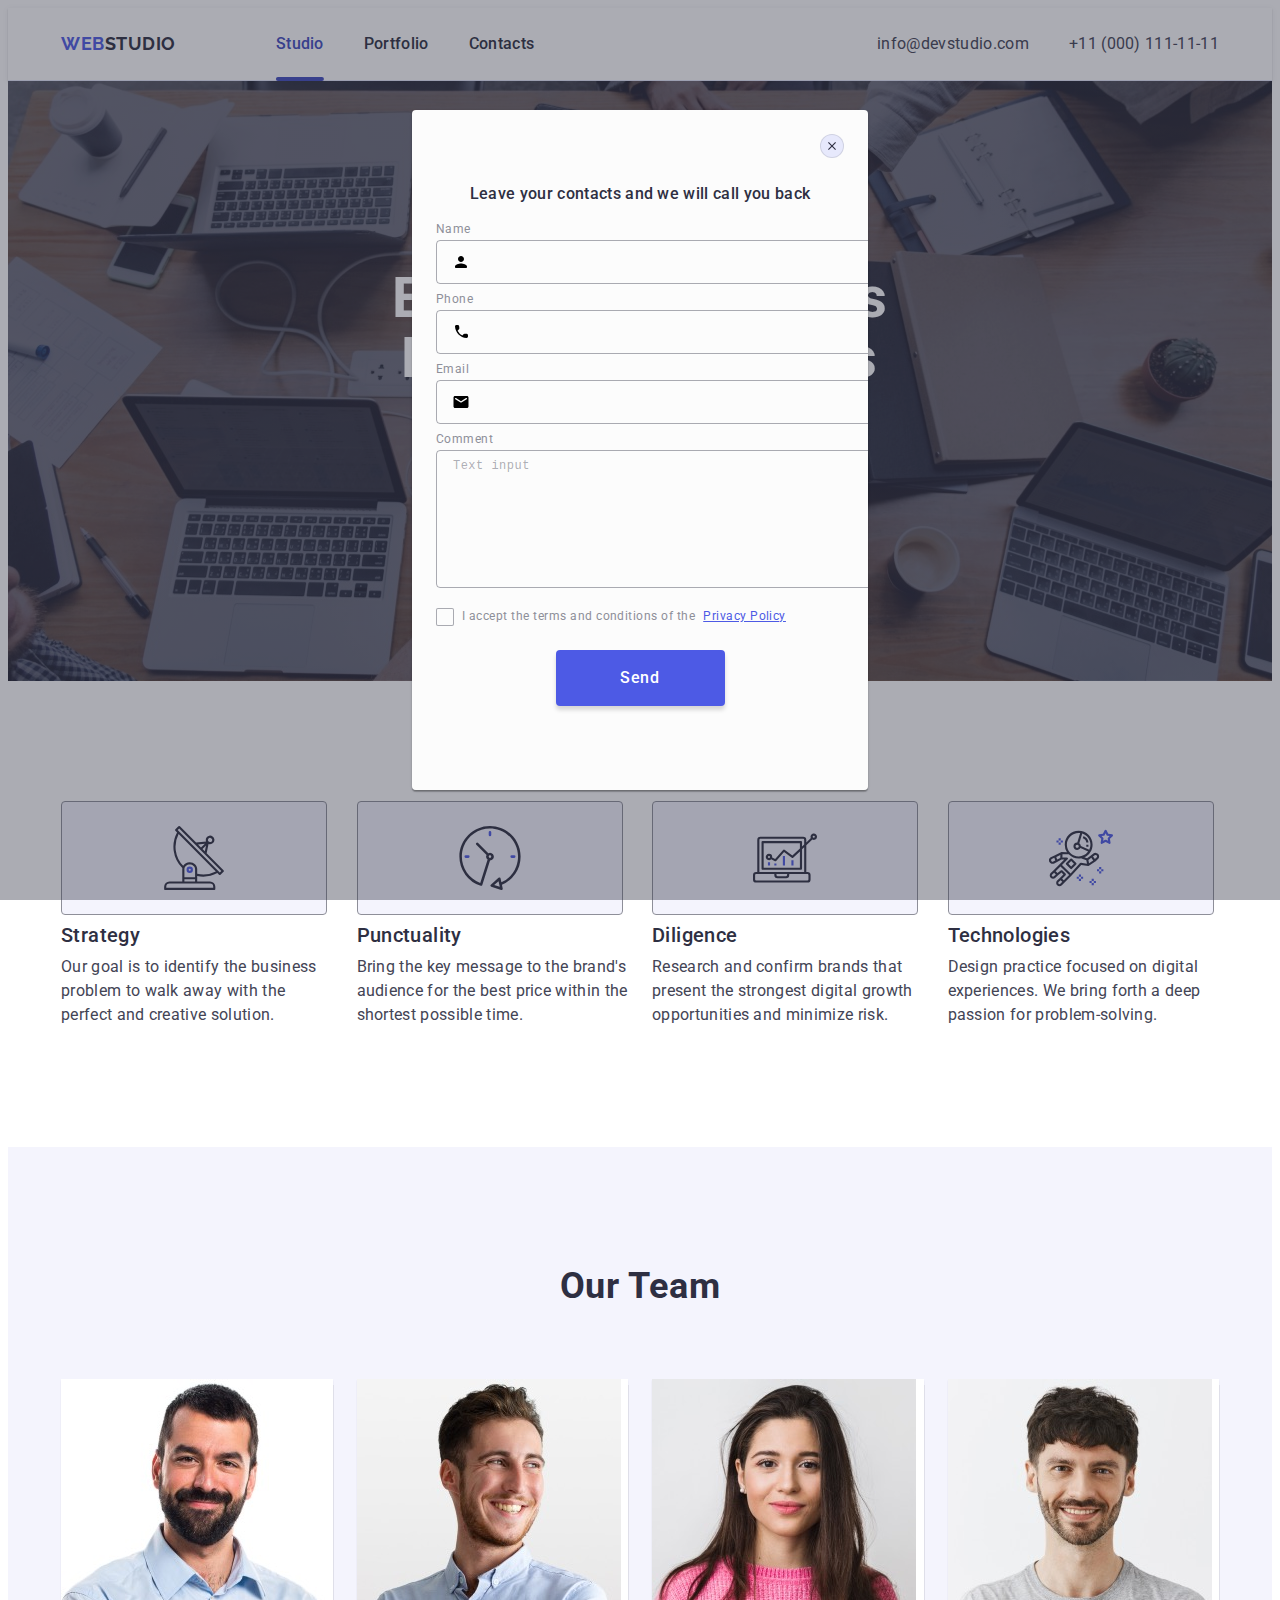
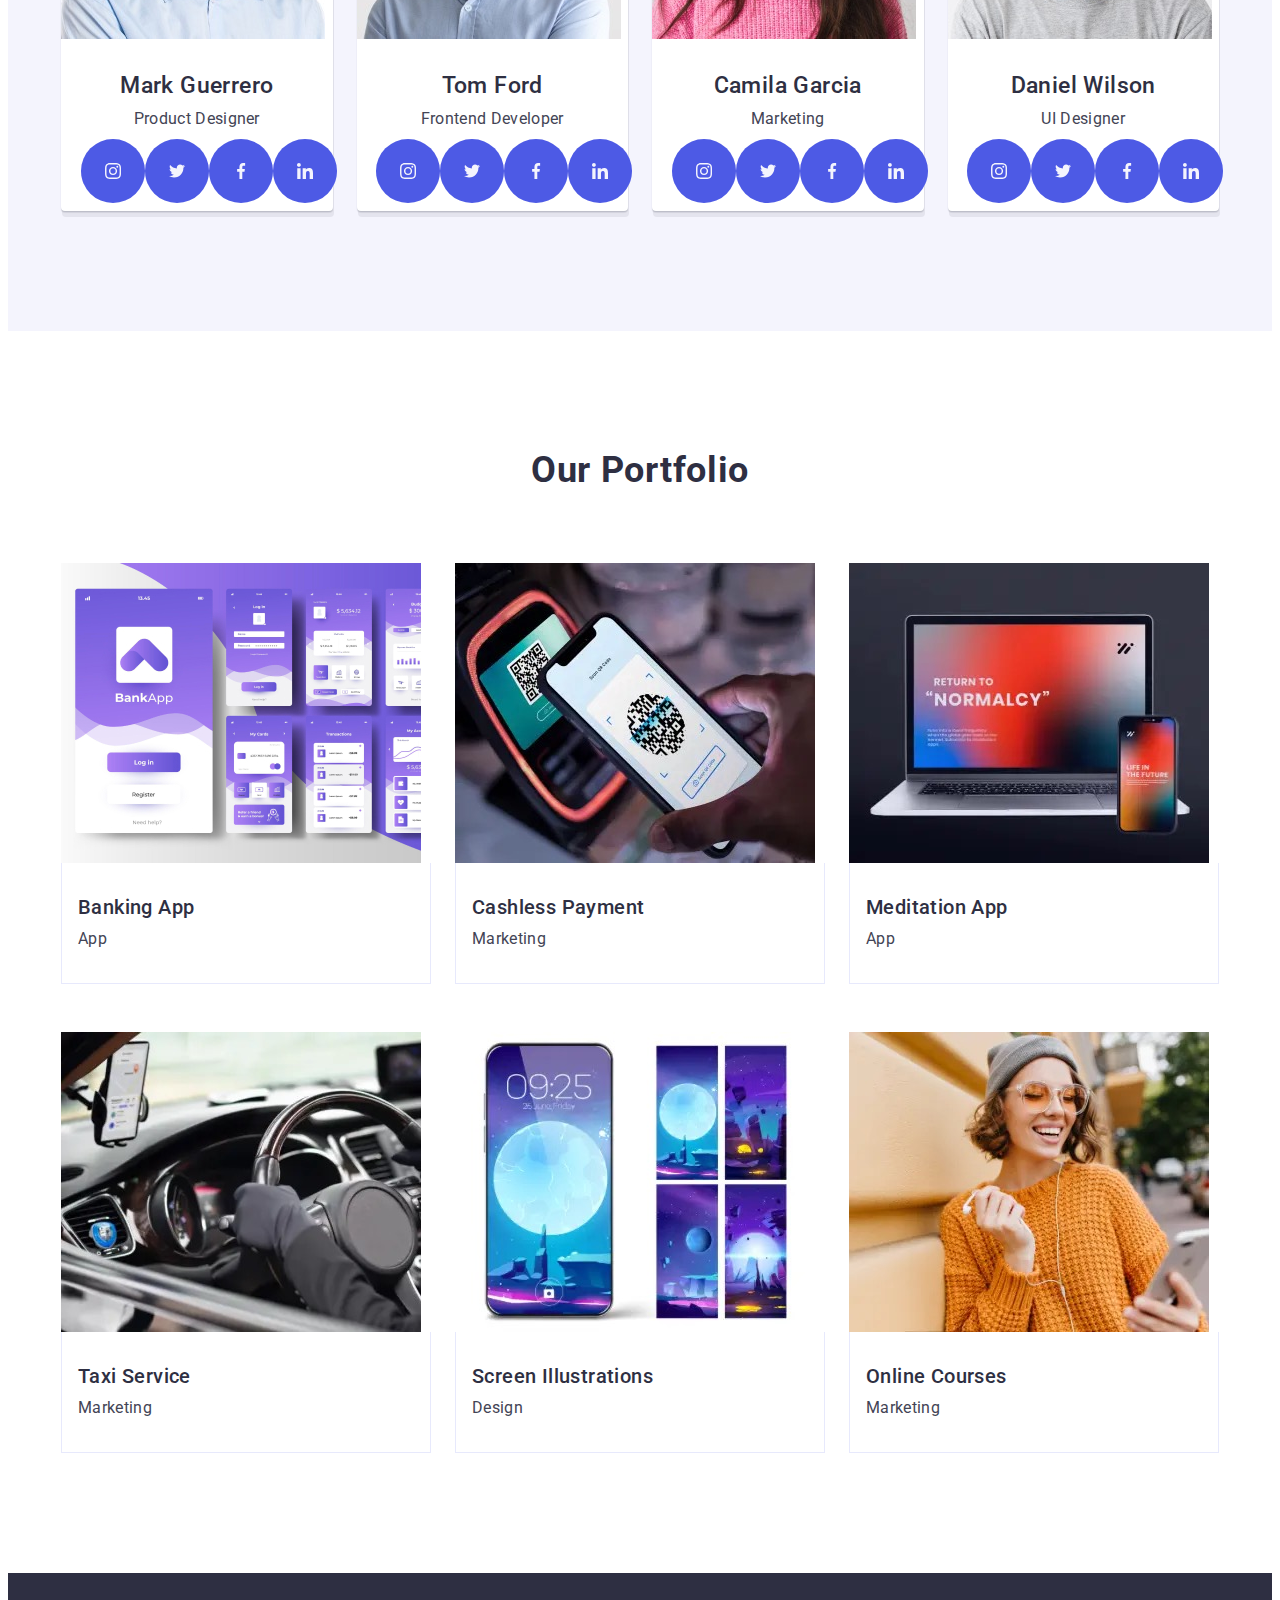
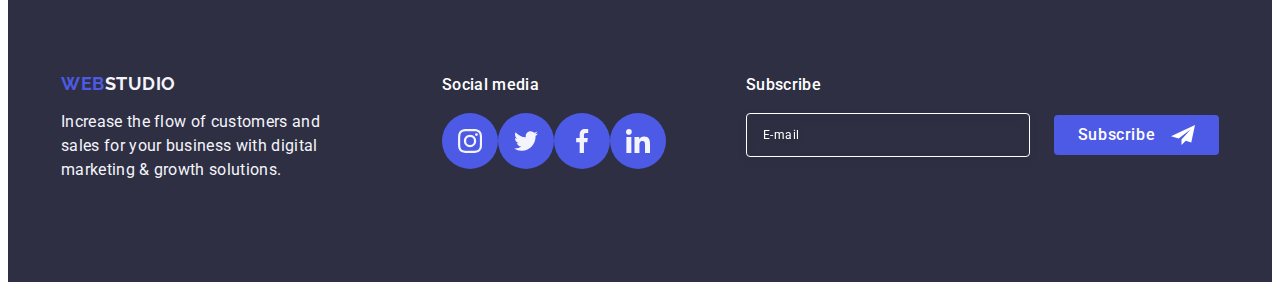
==== commit d187e550: "create mistake in modal and 2div footer hw2" ====
--- a/index.html
+++ b/index.html
@@ -467,25 +467,21 @@
         <div class="modal-footer">
           <p class="footer-social-p">Subscribe</p>
           <form class="form-footer">
-            <div class="modal-div-foot">
-              <label class="footer-label" for="modal-footer">
-                <input
-                  class="footer-input"
-                  type="email"
-                  id="modal-footer"
-                  name="modal-footer"
-                  placeholder="E-mail"
-                />
-              </label>
-              <div class="footer-m-btn">
-                <button class="modal-button button-text" type="submit">
-                  Subscribe
-                  <svg class="modal-teleg" width="24" height="24">
-                    <use href="./images/icons.svg#icon-telegram"></use>
-                  </svg>
-                </button>
-              </div>
-            </div>
+            <label class="footer-label" for="modal-footer">
+              <input
+                class="footer-input"
+                type="email"
+                id="modal-footer"
+                name="modal-footer"
+                placeholder="E-mail"
+              />
+            </label>
+            <button class="modal-button button-text" type="submit">
+              Subscribe
+              <svg class="modal-teleg" width="24" height="24">
+                <use href="./images/icons.svg#icon-telegram"></use>
+              </svg>
+            </button>
           </form>
         </div>
       </div>
@@ -504,48 +500,48 @@
         <form class="modal-form" name="contact-form">
           <div class="modal-field">
             <label class="modal-label" for="user-name">Name</label>
-            <span class="modal-input-wrap">
+            <div class="modal-input-wrap">
               <input
                 class="modal-input modal-input-svg"
                 id="user-name"
                 type="text"
                 name="user-name"
               />
-              <svg class="modal-input-icon" width="18" height="18">
+              <svg class="modal-input-icon" width="18" height="24">
                 <use href="./images/icons.svg#icon-modal-name"></use>
               </svg>
-            </span>
+            </div>
           </div>
           <div class="modal-field">
             <label class="modal-label" for="user-tel">Phone</label>
-            <span class="modal-input-wrap">
+            <div class="modal-input-wrap">
               <input
                 class="modal-input modal-input-svg"
                 id="user-tel"
                 type="tel"
                 name="user-tel"
               />
-              <svg class="modal-input-icon" width="18" height="18">
+              <svg class="modal-input-icon" width="18" height="24">
                 <use href="./images/icons.svg#icon-modal-tel"></use>
               </svg>
-            </span>
+            </div>
           </div>
 
           <div class="modal-field">
             <label class="modal-label" for="user-email">Email</label>
-            <span class="modal-input-wrap">
+            <div class="modal-input-wrap">
               <input
                 class="modal-input modal-input-svg"
                 id="user-email"
                 type="email"
                 name="user-email"
               />
-              <svg class="modal-input-icon" width="18" height="18">
+              <svg class="modal-input-icon" width="18" height="24">
                 <use href="./images/icons.svg#icon-modal-email"></use>
               </svg>
-            </span>
+            </div>
           </div>
-          <div>
+          <div class="modal-comment">
             <label class="modal-label" for="user-comment">Comment</label>
             <textarea
               class="modal-textarea"
@@ -556,12 +552,13 @@
           </div>
           <div class="modal-checkbox">
             <input
-              class="modal-checkbox-input"
-              id="privacy-policy"
+              class="modal-checkbox-input visually-hidden"
+              id="user-privacy"
               type="checkbox"
-              name="privacy-policy"
+              name="user-privacy"
+              value="true"
             />
-            <label class="modal-checkbox-label" for="privacy-policy">
+            <label class="modal-checkbox-label" for="user-privacy">
               <span class="modal-checkbox-check">
                 <svg class="modal-checkbox-icon" width="10" height="8">
                   <use href="./images/icons.svg#icon-Vector"></use>
--- a/css/styles.css
+++ b/css/styles.css
@@ -538,6 +538,8 @@
   opacity: 0;
   visibility: hidden;
   pointer-events: none;
+  transition: opacity 250ms cubic-bezier(0.4, 0, 0.2, 1),
+    visibility 250ms cubic-bezier(0.4, 0, 0.2, 1);
 }
 .is-open {
   opacity: 1;
@@ -545,7 +547,7 @@
   pointer-events: auto;
 }
 .modal {
-  position: relative;
+  position: absolute;
   width: 408px;
   min-height: 584px;
   background-color: var(--color-bgn-modal);
@@ -555,9 +557,10 @@
   padding-left: 24px;
   padding-right: 24px;
   padding-bottom: 24px;
-  top: 0;
-  left: 0;
-  transition: transform 250ms ease-in-out;
+  top: 50%;
+  left: 50%;
+  transform: translate(-50%, -50%) scale(1);
+  transition: transform 250ms cubic-bezier(0.4, 0, 0.2, 1);
   box-shadow: 0px 1px 1px rgba(0, 0, 0, 0.14), 0px 1px 3px rgba(0, 0, 0, 0.12),
     0px 2px 1px rgba(0, 0, 0, 0.2);
 }
@@ -568,10 +571,8 @@
   display: flex;
   width: 24px;
   height: 24px;
-  top: 0;
-  right: 0;
-  margin-top: 24px;
-  margin-right: 32px;
+  top: 24px;
+  right: 24px;
   margin-bottom: 24px;
   background-color: #e7e9fc;
   border-radius: 50%;
@@ -579,19 +580,26 @@
   border: 1px solid rgba(0, 0, 0, 0.1);
   align-items: center;
   justify-content: center;
-  transition: background-color 250ms cubic-bezier(0.4, 0, 0.2, 1);
+  padding: 0;
+  cursor: pointer;
+  transition: background-color 250ms cubic-bezier(0.4, 0, 0.2, 1),
+    border 250ms cubic-bezier(0.4, 0, 0.2, 1);
 }
 .modal-btn:hover,
 .modal-btn:focus {
   background-color: var(--color-hov-foc);
+  border: none;
 }
 .modal-close {
   /* fill: var(--color-section); */
   width: 8px;
   height: 8px;
-}
-
-.modal-close:hover,
+  transition: fill 250ms cubic-bezier(0.4, 0, 0.2, 1);
+}
+
+.modal-close:hover {
+  fill: var(--color-wite);
+}
 .modal-close:focus {
   fill: var(--color-wite);
 }
@@ -612,7 +620,9 @@
 .modal-input-wrap {
   position: relative;
 }
-
+.modal-comment {
+  margin-bottom: 16px;
+}
 .modal-input {
   border: 1px solid rgba(46, 47, 66, 0.4);
   width: 100%;
@@ -620,9 +630,10 @@
   border-radius: 4px;
   padding-left: 38px;
   outline: transparent;
+  background-color: transparent;
   transition: border-color 250ms cubic-bezier(0.4, 0, 0.2, 1);
 }
-.modal-input:hover,
+
 .modal-input:focus {
   border-color: var(--color-logo-but);
 }
@@ -632,11 +643,11 @@
   margin-bottom: 4px;
   line-height: 1.16;
   font-size: 12px;
-}
-.modal-wrap-icon {
-  position: relative;
-  /* fill: var(--color-text); */
-}
+  line-height: 1.17;
+  letter-spacing: 0.04em;
+  color: var(--color-border-icon);
+}
+
 .modal-input-svg {
   padding-left: 38px;
 }
@@ -646,6 +657,7 @@
   top: 50%;
   transform: translateY(-50%);
   transition: fill 250ms;
+  transition: fill 250ms cubic-bezier(0.4, 0, 0.2, 1);
 }
 .modal-input:focus + .modal-input-icon {
   fill: var(--color-logo-but);
@@ -663,17 +675,18 @@
   resize: none;
   border-radius: 4px;
   padding: 8px 16px;
+  font-size: 12px;
+  line-height: 1.17;
+  letter-spacing: 0.04em;
+  color: var(--color-modal);
   border: 1px solid var(--color-modal);
-  margin-bottom: 16px;
   transition: border-color 250ms cubic-bezier(0.4, 0, 0.2, 1);
 }
 .modal-textarea:focus {
   border-color: var(--color-logo-but);
 }
 .modal-textarea::placeholder {
-  font-size: 12px;
-  line-height: 1.16;
-  letter-spacing: 0.04em;
+  color: var(--color-modal);
 }
 
 .modal-checkbox {
@@ -686,14 +699,18 @@
   display: none;
 }
 .modal-checkbox-check {
+  display: inline-flex;
+  align-items: center;
+  justify-content: center;
+  fill: transparent;
   width: 16px;
   height: 16px;
   border: 1px solid var(--color-modal);
   border-radius: 2px;
   background-color: var(--color-bgn-modal);
-  transition: background-color 250 cubic-bezier(0.4, 0, 0.2, 1),
-    border 250 cubic-bezier(0.4, 0, 0.2, 1),
-    fill 250 cubic-bezier(0.4, 0, 0.2, 1);
+  transition: background-color 250ms cubic-bezier(0.4, 0, 0.2, 1),
+    border 250ms cubic-bezier(0.4, 0, 0.2, 1),
+    fill 250ms cubic-bezier(0.4, 0, 0.2, 1);
 }
 
 .modal-checkbox-icon {
@@ -702,7 +719,7 @@
 .modal-checkbox-input:checked + .modal-checkbox-label .modal-checkbox-check {
   border: none;
   background-color: var(--color-hov-foc);
-  fill: var(--color-hov-foc);
+  fill: var(--color-section);
   padding: 4px 3px;
   display: flex;
   align-items: center;
@@ -719,7 +736,7 @@
   align-items: center;
   justify-content: center;
   gap: 8px;
-
+  line-height: 1.17;
   font-size: 12px;
   font-weight: 400;
   line-height: 1.16;
@@ -732,7 +749,7 @@
   text-decoration: underline;
 }
 .modal-btsub {
-  font-family: 'Roboto';
+  font-family: 'Roboto' serif;
   display: block;
   margin: auto;
   color: var(--color-wite);
@@ -755,7 +772,8 @@
 .modal-btsub:focus {
   background-color: var(--color-hov-foc);
 }
-.modal-div-foot {
+/* footer modal */
+.form-footer {
   display: flex;
   align-items: center;
   justify-content: center;
@@ -765,33 +783,27 @@
   width: 264px;
   height: 40px;
   border: 1px solid var(--color-wite);
-  background-color: var(--color-text);
+  background-color: transparent;
   border-radius: 4px;
   font-family: Roboto;
   font-size: 12px;
   font-weight: 400;
-  line-height: 2;
+  line-height: 1.5;
   letter-spacing: 0.04em;
   padding-left: 16px;
   color: var(--color-wite);
+  filter: drop-shadow(0px 4px 4px rgba(0, 0, 0, 0.15));
+}
+.footer-input::placeholder {
+  color: var(--color-wite);
 }
 .modal-button {
-  background-color: var(--color-logo-but);
-  color: var(--color-wite);
-  border-radius: 4px;
-  display: flex;
-  align-items: center;
-  justify-content: center;
-  margin: auto;
-  color: var(--color-wite);
-  background-color: var(--color-logo-but);
-  cursor: pointer;
-  text-transform: capitalize;
+  display: flex;
+  align-items: center;
+  justify-content: center;
   border-radius: 4px;
   min-width: 165px;
   height: 40px;
-  border: none;
-  transition: background-color 250ms cubic-bezier(0.4, 0, 0.2, 1);
 }
 .modal-button:hover {
   background-color: var(--color-hov-foc);
@@ -801,17 +813,13 @@
   font-weight: 500;
   line-height: 1.5;
   letter-spacing: 0.04em;
+  color: var(--color-wite);
   font-family: 'Roboto', sans-serif;
-}
-.footer-m-btn {
-  display: flex;
-  align-items: center;
-  justify-content: center;
-  gap: 16px;
-  margin: 0;
+  cursor: pointer;
+  border-radius: 4px;
+  border: none;
+  background-color: var(--color-logo-but);
 }
 .modal-teleg {
-  top: 0;
   margin-left: 16px;
-  fill: var(--color-wite);
-}
+}
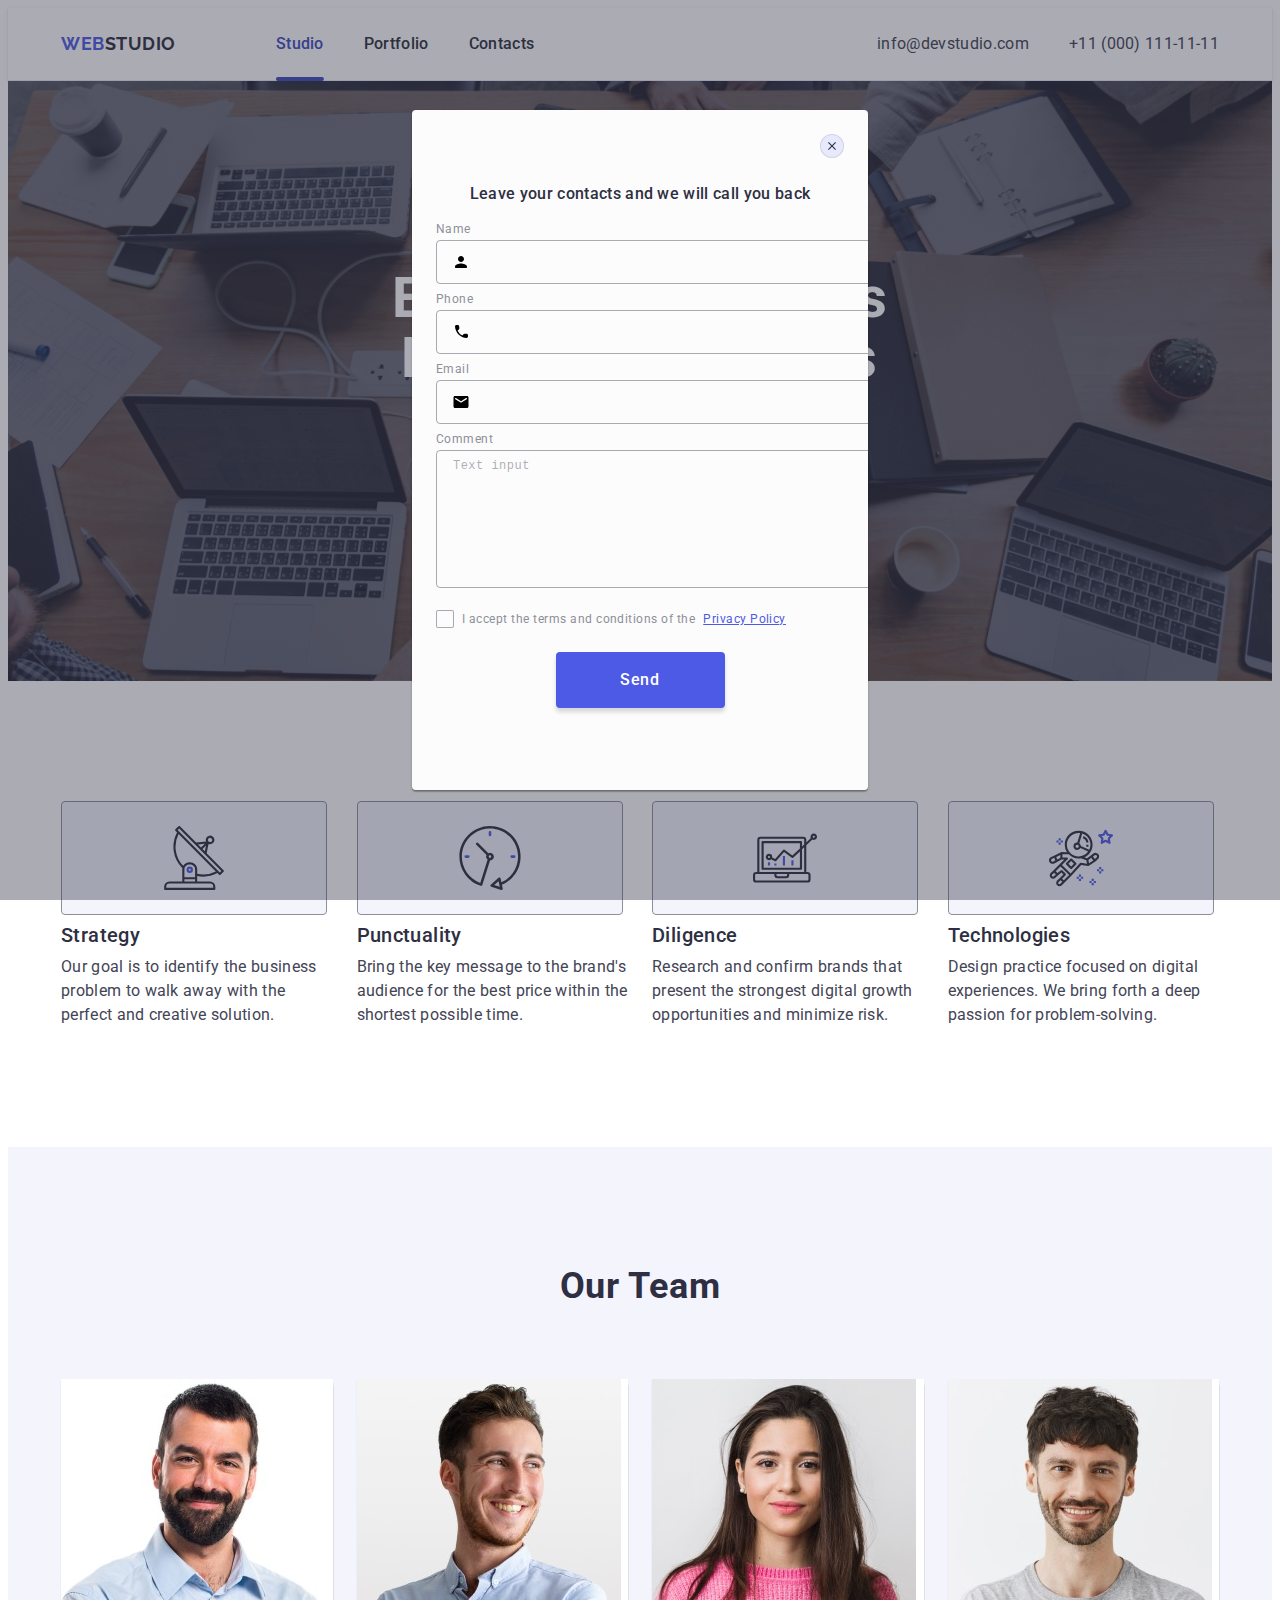
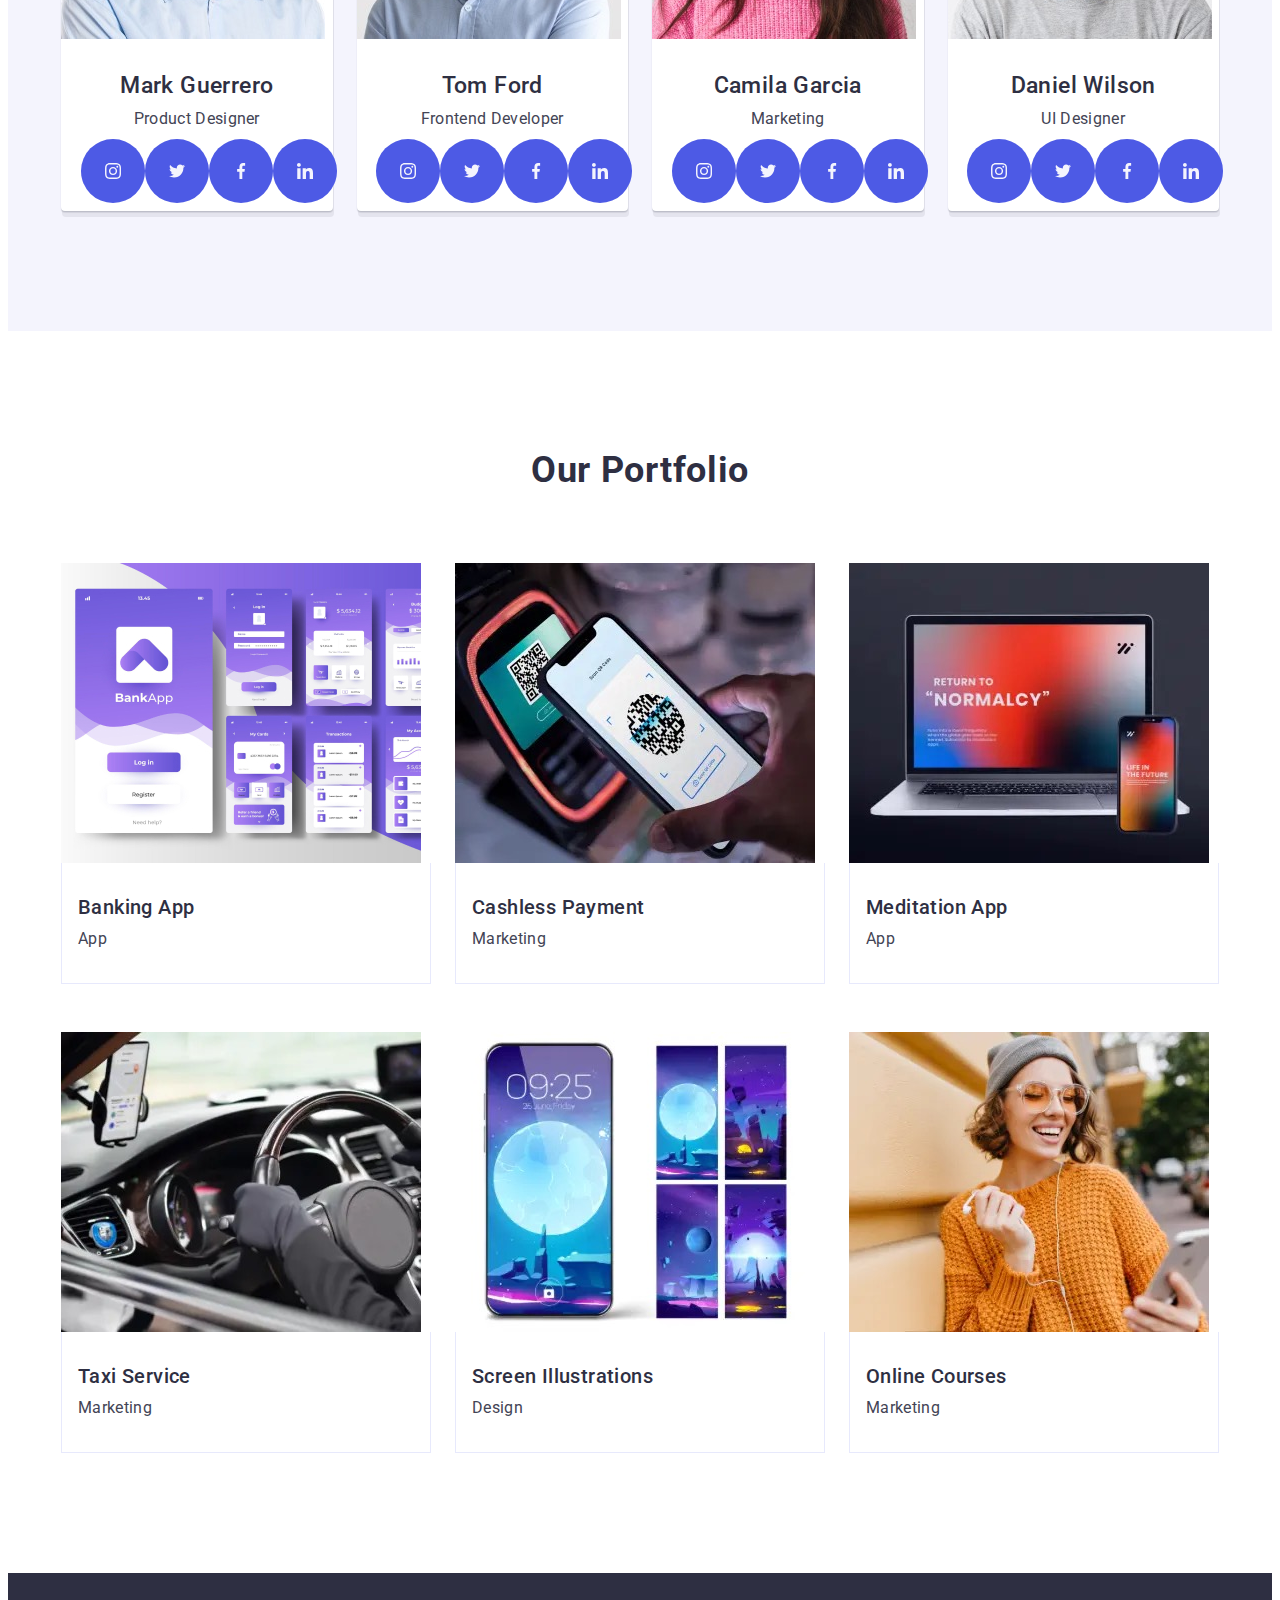
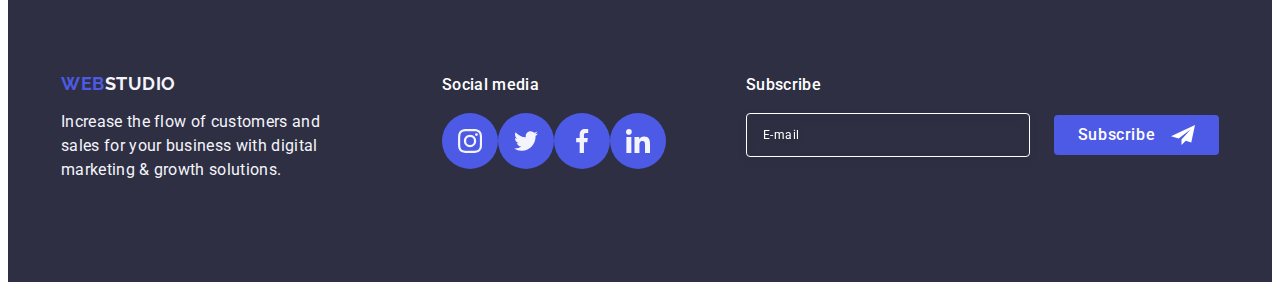
==== commit 6948ccd2: "hw-5" ====
--- a/index.html
+++ b/index.html
@@ -564,7 +564,6 @@
                   <use href="./images/icons.svg#icon-Vector"></use>
                 </svg>
               </span>
-
               I accept the terms and conditions of the
               <a class="privacy-policy" href="#">Privacy Policy</a>
             </label>
--- a/css/styles.css
+++ b/css/styles.css
@@ -589,6 +589,7 @@
 .modal-btn:focus {
   background-color: var(--color-hov-foc);
   border: none;
+  fill: var(--color-wite);
 }
 .modal-close {
   /* fill: var(--color-section); */
@@ -690,7 +691,7 @@
 }
 
 .modal-checkbox {
-  display: flex;
+  display: inline-flex;
   align-items: center;
   gap: 8px;
   margin-bottom: 24px;
@@ -732,14 +733,13 @@
   opacity: 1;
 }
 .modal-checkbox-label {
-  display: flex;
+  display: inline-flex;
   align-items: center;
   justify-content: center;
   gap: 8px;
   line-height: 1.17;
   font-size: 12px;
   font-weight: 400;
-  line-height: 1.16;
   letter-spacing: 0.04em;
   color: var(--color-border-icon);
 }
